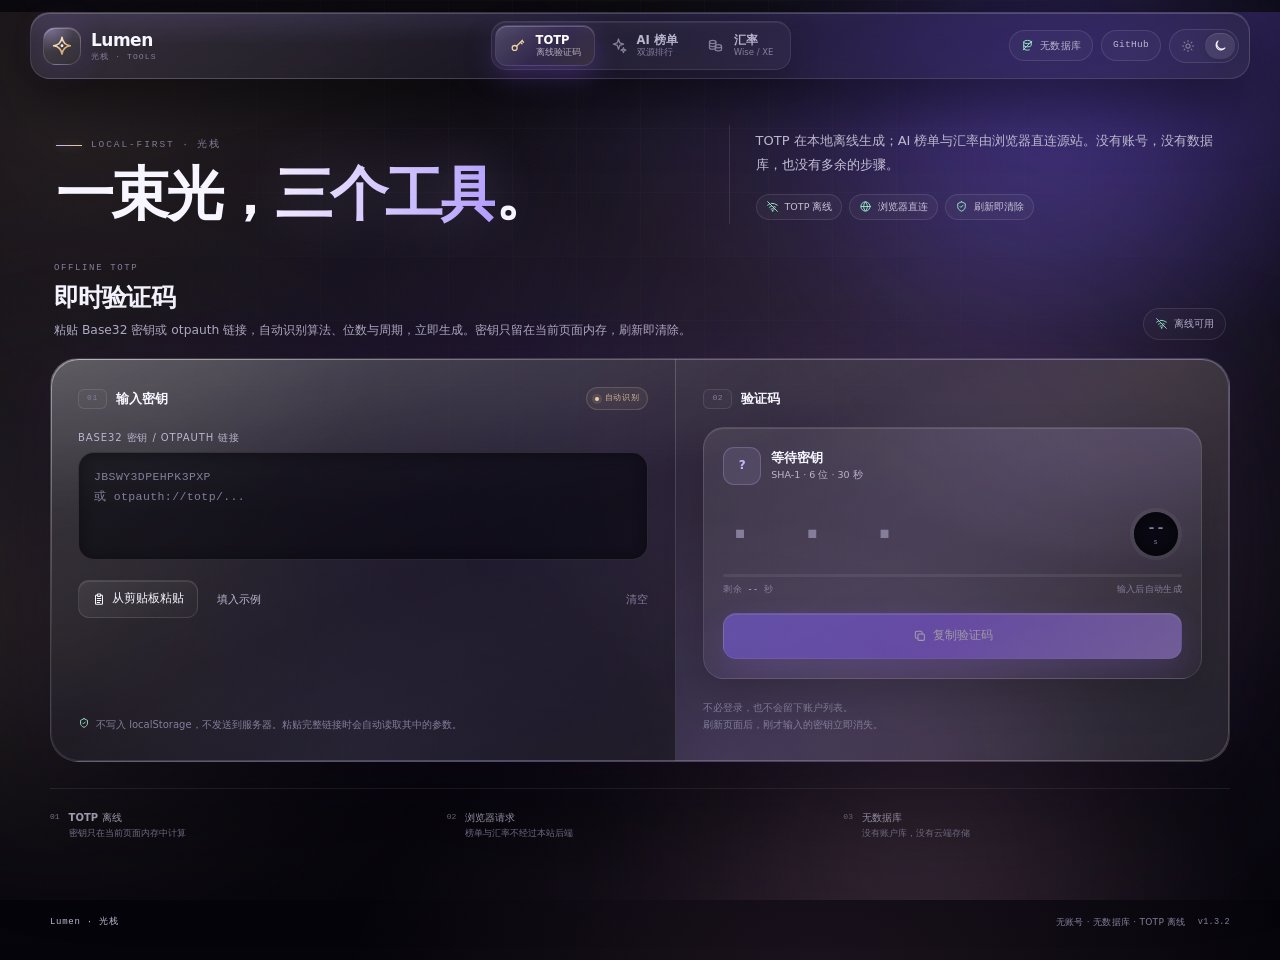
==== public/index.html @ 49269976 "Lumen 光栈 v1.3.2 — 官方榜单、双主题与紫金/森林配色" ====
<!DOCTYPE html>
<html lang="zh-CN" data-theme="dark">
<head>
  <meta charset="UTF-8">
  <meta name="viewport" content="width=device-width, initial-scale=1, viewport-fit=cover">
  <meta http-equiv="Content-Security-Policy" content="default-src 'self'; base-uri 'none'; object-src 'none'; form-action 'none'; frame-src 'none'; script-src 'self'; style-src 'self'; img-src 'self' data:; font-src 'self'; connect-src 'self' https://datasets-server.huggingface.co https://open.er-api.com https://api.allorigins.win https://api.codetabs.com https://corsproxy.io https://api.cors.lol https://wise.com https://www.xe.com; media-src 'none'; manifest-src 'self'; worker-src 'self'">
  <meta name="theme-color" content="#07060C" id="themeColorMeta">
  <meta name="color-scheme" content="dark light">
  <meta name="description" content="Lumen 光栈：离线 TOTP 验证码、AI 模型榜单、Wise/XE 汇率换算。无账号、无数据库，数据请求从浏览器发出。">
  <meta name="robots" content="noindex, nofollow">
  <title>Lumen 光栈 — TOTP · AI 榜单 · 汇率</title>
  <link rel="icon" type="image/svg+xml" href="./assets/icon.svg">
  <link rel="icon" type="image/png" sizes="32x32" href="./assets/icon-32.png">
  <link rel="apple-touch-icon" sizes="180x180" href="./assets/icon-180.png">
  <link rel="manifest" href="./manifest.webmanifest">
  <script src="./assets/boot.js?v=1.3.2"></script>
  <link rel="stylesheet" href="./assets/styles.css?v=1.3.2">
</head>
<body>
  <div class="scene" aria-hidden="true">
    <span class="aurora aurora-a"></span>
    <span class="aurora aurora-b"></span>
    <span class="aurora aurora-c"></span>
    <span class="aurora aurora-d"></span>
    <span class="beam"></span>
    <span class="grid-lines"></span>
    <span class="grain"></span>
  </div>

  <header class="topbar">
    <a class="brand" href="./" aria-label="Lumen 光栈首页">
      <span class="brand-mark" aria-hidden="true">
        <svg viewBox="0 0 24 24" fill="none">
          <defs>
            <linearGradient id="markGrad" x1="3" y1="2" x2="20" y2="22" gradientUnits="userSpaceOnUse">
              <stop offset="0" stop-color="#FFF7E6"/>
              <stop offset=".45" stop-color="#EFD0A0"/>
              <stop offset="1" stop-color="#BD8743"/>
            </linearGradient>
          </defs>
          <path d="M12 2.6c.75 5.3 3.85 8.4 9.15 9.15-5.3.75-8.4 3.85-9.15 9.15-.75-5.3-3.85-8.4-9.15-9.15 5.3-.75 8.4-3.85 9.15-9.15Z" stroke="url(#markGrad)" stroke-width="1.7" stroke-linejoin="round"/>
          <circle cx="12" cy="11.75" r="1.55" fill="#fff" fill-opacity=".92"/>
        </svg>
      </span>
      <span class="brand-text">
        <b>Lumen</b>
        <small>光栈 · TOOLS</small>
      </span>
    </a>

    <nav class="tab-dock" role="tablist" aria-label="工具切换">
      <button class="tool-tab is-active" type="button" role="tab" aria-selected="true" aria-controls="tool-totp" data-tool-tab="totp">
        <span class="tab-ico" data-icon="key"></span>
        <span class="tab-copy"><b>TOTP</b><small>离线验证码</small></span>
      </button>
      <button class="tool-tab" type="button" role="tab" aria-selected="false" aria-controls="tool-ai" data-tool-tab="ai">
        <span class="tab-ico" data-icon="spark"></span>
        <span class="tab-copy"><b>AI 榜单</b><small>双源排行</small></span>
      </button>
      <button class="tool-tab" type="button" role="tab" aria-selected="false" aria-controls="tool-fx" data-tool-tab="fx">
        <span class="tab-ico" data-icon="coins"></span>
        <span class="tab-copy"><b>汇率</b><small>Wise / XE</small></span>
      </button>
    </nav>

    <div class="top-actions">
      <span class="privacy-chip"><span data-icon="databaseOff"></span>无数据库</span>
      <a class="git-chip" href="https://github.com/Quest123666/authenticator" target="_blank" rel="noopener noreferrer" aria-label="GitHub 仓库">GitHub</a>
      <div class="theme-switch" role="group" aria-label="主题">
        <button class="theme-btn" type="button" data-theme-btn="light" aria-label="浅色主题" aria-pressed="false"><span data-icon="sun"></span></button>
        <button class="theme-btn is-active" type="button" data-theme-btn="dark" aria-label="深色主题" aria-pressed="true"><span data-icon="moon"></span></button>
      </div>
    </div>
  </header>

  <main class="shell">
    <section class="hero">
      <div class="hero-main">
        <p class="eyebrow"><span></span>LOCAL-FIRST · 光栈</p>
        <h1>一束光，<em>三个工具</em>。</h1>
      </div>
      <div class="hero-copy">
        <p class="lead-copy">TOTP 在本地离线生成；AI 榜单与汇率由浏览器直连源站。没有账号，没有数据库，也没有多余的步骤。</p>
        <div class="trust-list" aria-label="工具箱特性">
          <span><i data-icon="wifiOff"></i>TOTP 离线</span>
          <span><i data-icon="globe"></i>浏览器直连</span>
          <span><i data-icon="shield"></i>刷新即清除</span>
        </div>
      </div>
    </section>

    <section id="tool-totp" class="tool-view is-active" role="tabpanel" aria-label="TOTP 验证码">
      <div class="tool-head">
        <div>
          <p class="tool-kicker">OFFLINE TOTP</p>
          <h2>即时验证码</h2>
          <p class="tool-desc">粘贴 Base32 密钥或 otpauth 链接，自动识别算法、位数与周期，立即生成。密钥只留在当前页面内存，刷新即清除。</p>
        </div>
        <span class="tool-stamp"><span data-icon="wifiOff"></span>离线可用</span>
      </div>

      <div class="app-panel glass">
        <div class="input-pane">
          <div class="pane-head">
            <span class="step">01</span>
            <h3>输入密钥</h3>
            <span class="auto-chip"><i></i>自动识别</span>
          </div>

          <label class="field">
            <span class="field-head">
              <span>Base32 密钥 / otpauth 链接</span>
              <span id="inputBadge" class="field-badge" hidden>已识别</span>
            </span>
            <textarea id="secretInput" rows="3" placeholder="JBSWY3DPEHPK3PXP&#10;或 otpauth://totp/..." autocomplete="off" autocapitalize="off" autocorrect="off" spellcheck="false"></textarea>
          </label>
          <p id="inputError" class="form-error" role="alert" hidden></p>

          <div class="input-tools">
            <button id="pasteBtn" class="btn btn-glass" type="button"><span data-icon="clipboard"></span>从剪贴板粘贴</button>
            <button id="demoBtn" class="btn btn-ghost btn-sm" type="button">填入示例</button>
            <button id="clearBtn" class="text-btn" type="button">清空</button>
          </div>

          <p class="hint"><span data-icon="shield"></span>不写入 localStorage，不发送到服务器。粘贴完整链接时会自动读取其中的参数。</p>
        </div>

        <div class="result-pane">
          <div class="pane-head">
            <span class="step">02</span>
            <h3>验证码</h3>
            <span id="liveBadge" class="live-badge" hidden><i></i>LIVE</span>
          </div>

          <div id="resultCard" class="result-card" data-state="empty">
            <div class="account-row">
              <div id="accountAvatar" class="avatar">?</div>
              <div class="account-copy">
                <div id="accountName" class="account-name">等待密钥</div>
                <div id="accountMeta" class="account-meta">SHA-1 · 6 位 · 30 秒</div>
              </div>
            </div>

            <div class="code-row">
              <div id="codeDisplay" class="code-display" aria-live="polite">· · ·</div>
              <div id="timerDial" class="timer-dial">
                <b id="timerSeconds">--</b>
                <span>s</span>
              </div>
            </div>

            <div class="timer">
              <div class="timer-track"><i id="timerBar"></i></div>
              <div class="timer-meta">
                <span>剩余 <b id="timerSecondsCopy">--</b> 秒</span>
                <span id="codeHint">输入后自动生成</span>
              </div>
            </div>

            <button id="copyBtn" class="btn btn-primary btn-block" type="button" disabled>
              <span data-icon="copy"></span><span id="copyLabel">复制验证码</span>
            </button>
          </div>

          <div id="emptyCopy" class="empty-copy">
            不必登录，也不会留下账户列表。<br>
            刷新页面后，刚才输入的密钥立即消失。
          </div>
        </div>
      </div>
    </section>

    <section id="tool-ai" class="tool-view" role="tabpanel" aria-label="AI 模型榜单" hidden>
      <div class="tool-head">
        <div>
          <p class="tool-kicker">AI LEADERBOARD</p>
          <h2>AI 榜单 · TOP 20</h2>
          <p class="tool-desc">Artificial Analysis 智能指数与 Arena Agent 净提升，均取官方榜单前二十。请求由浏览器发起，不经过本站服务器。</p>
        </div>
        <button id="aiRefreshBtn" class="btn btn-glass btn-sm" type="button"><span data-icon="refresh"></span>刷新榜单</button>
      </div>

      <div class="source-grid">
        <article class="source-panel glass">
          <header class="source-head">
            <span class="source-mark aa">AA</span>
            <div class="source-title">
              <h3>Artificial Analysis</h3>
              <p>Intelligence Index · 智能指数</p>
            </div>
            <span class="top-chip">TOP 20</span>
            <a class="source-link" href="https://artificialanalysis.ai/zh/models#intelligence" target="_blank" rel="noopener noreferrer">来源 <span data-icon="external"></span></a>
          </header>
          <div id="aaList" class="rank-list" aria-live="polite">
            <div class="rank-loading"><span class="loader-dot"></span>正在读取榜单…</div>
          </div>
          <footer id="aaMeta" class="source-foot">等待数据</footer>
        </article>

        <article class="source-panel glass">
          <header class="source-head">
            <span class="source-mark arena">A</span>
            <div class="source-title">
              <h3>Arena Agent</h3>
              <p>Agent · Net Improvement</p>
            </div>
            <span class="top-chip">TOP 20</span>
            <a class="source-link" href="https://arena.ai/leaderboard/agent" target="_blank" rel="noopener noreferrer">来源 <span data-icon="external"></span></a>
          </header>
          <div id="arenaList" class="rank-list" aria-live="polite">
            <div class="rank-loading"><span class="loader-dot"></span>正在读取榜单…</div>
          </div>
          <footer id="arenaMeta" class="source-foot">等待数据</footer>
        </article>
      </div>

      <p class="data-note"><span data-icon="globe"></span>Artificial Analysis 智能指数与 Arena Agent 净提升均来自官方榜单；AA 使用内置快照，Arena 通过官方 HuggingFace 数据集刷新。容器不可用时继续显示最近快照。</p>
    </section>

    <section id="tool-fx" class="tool-view" role="tabpanel" aria-label="汇率换算" hidden>
      <div class="tool-head">
        <div>
          <p class="tool-kicker">CURRENCY CONVERTER</p>
          <h2>汇率换算</h2>
          <p class="tool-desc">输入金额与币种，比较 Wise、XE 与一个实时参考源。源站跨域受限时显示最近快照；输入内容不会被保存。</p>
        </div>
        <span class="tool-stamp"><span data-icon="globe"></span>浏览器请求</span>
      </div>

      <div class="fx-card glass">
        <div class="fx-form">
          <label class="fx-field">
            <span>金额</span>
            <input id="fxAmount" type="number" min="0" step="any" inputmode="decimal" value="100" autocomplete="off">
          </label>
          <label class="fx-field">
            <span>从</span>
            <select id="fxFrom"></select>
          </label>
          <button id="fxSwapBtn" class="swap-btn" type="button" aria-label="交换币种"><span data-icon="swap"></span></button>
          <label class="fx-field">
            <span>到</span>
            <select id="fxTo"></select>
          </label>
          <button id="fxConvertBtn" class="btn btn-primary fx-submit" type="button"><span data-icon="refresh"></span>换算</button>
        </div>
        <p id="fxStatus" class="fx-status" aria-live="polite">输入金额后自动换算</p>
      </div>

      <div class="fx-results">
        <article id="fxWise" class="fx-source glass" data-state="idle">
          <header class="fx-source-head">
            <span class="source-mark wise">W</span>
            <div class="source-title">
              <h3>Wise</h3>
              <p>中间市场汇率</p>
            </div>
            <a class="source-link" href="https://wise.com/zh-cn/currency-converter/" target="_blank" rel="noopener noreferrer">来源 <span data-icon="external"></span></a>
          </header>
          <div class="fx-main">
            <span id="fxWiseAmount" class="fx-amount">—</span>
            <span id="fxWiseCode" class="fx-code">CNY</span>
          </div>
          <p id="fxWiseRate" class="fx-rate">等待换算</p>
        </article>

        <article id="fxXe" class="fx-source glass" data-state="idle">
          <header class="fx-source-head">
            <span class="source-mark xe">X</span>
            <div class="source-title">
              <h3>XE</h3>
              <p>参考中间价</p>
            </div>
            <a class="source-link" href="https://www.xe.com/zh-cn/currencyconverter/" target="_blank" rel="noopener noreferrer">来源 <span data-icon="external"></span></a>
          </header>
          <div class="fx-main">
            <span id="fxXeAmount" class="fx-amount">—</span>
            <span id="fxXeCode" class="fx-code">CNY</span>
          </div>
          <p id="fxXeRate" class="fx-rate">等待换算</p>
        </article>

        <article id="fxRef" class="fx-source glass" data-state="idle">
          <header class="fx-source-head">
            <span class="source-mark ref">R</span>
            <div class="source-title">
              <h3>实时参考</h3>
              <p>备用源 · exchangerate-api</p>
            </div>
            <a class="source-link" href="https://www.exchangerate-api.com/" target="_blank" rel="noopener noreferrer">来源 <span data-icon="external"></span></a>
          </header>
          <div class="fx-main">
            <span id="fxRefAmount" class="fx-amount">—</span>
            <span id="fxRefCode" class="fx-code">CNY</span>
          </div>
          <p id="fxRefRate" class="fx-rate">等待换算</p>
        </article>
      </div>

      <p class="data-note"><span data-icon="globe"></span>Wise / XE 快照由 GitHub Actions 定时刷新并随站点发布；实时参考由 exchangerate-api 直连。汇率仅供参考，实际成交价以源站为准。</p>
    </section>

    <section class="footnotes" aria-label="使用说明">
      <div><span class="note-number">01</span><b>TOTP 离线</b><span>密钥只在当前页面内存中计算</span></div>
      <div><span class="note-number">02</span><b>浏览器请求</b><span>榜单与汇率不经过本站后端</span></div>
      <div><span class="note-number">03</span><b>无数据库</b><span>没有账户库，没有云端存储</span></div>
    </section>
  </main>

  <footer class="footer">
    <span class="footer-brand">Lumen · 光栈</span>
    <span class="footer-note">无账号 · 无数据库 · TOTP 离线</span>
    <span id="footerVersion" class="version">v1.3.2</span>
  </footer>

  <div id="toastHost" class="toast-host" aria-live="polite" aria-atomic="true"></div>
  <noscript><div class="noscript">需要启用 JavaScript 才能使用这些工具。</div></noscript>

  <script src="./assets/core.js?v=1.3.2" defer></script>
  <script src="./assets/data.js?v=1.3.2" defer></script>
  <script src="./assets/app.js?v=1.3.2" defer></script>
</body>
</html>
---- public/assets/styles.css ----
/* Lumen · 光栈 — liquid glass UI */
:root {
  --font: "Inter", "SF Pro Display", "Segoe UI", "PingFang SC", "HarmonyOS Sans SC", "Microsoft YaHei", system-ui, sans-serif;
  --mono: "SFMono-Regular", "Cascadia Code", "JetBrains Mono", "Roboto Mono", Consolas, monospace;
  --bg: #050509;
  --bg-2: #080812;
  --ink: #f7f5ff;
  --muted: #bbb6cf;
  --faint: #847e9b;
  --line: rgba(255, 255, 255, 0.105);
  --line-strong: rgba(255, 255, 255, 0.19);
  --violet: #c4b5fd;
  --violet-deep: #7c5cff;
  --mint: #97e3c6;
  --mint-deep: #4fbfa0;
  --rose: #eaa0cf;
  --gold: #efd0a0;
  --danger: #ff8798;
  --danger-bg: rgba(255, 135, 152, 0.1);
  --glass: rgba(27, 23, 49, 0.34);
  --glass-2: rgba(23, 21, 38, 0.42);
  --input: rgba(5, 5, 12, 0.56);
  --radius: 28px;
  --radius-sm: 16px;
  --shadow: 0 36px 100px rgba(0, 0, 0, 0.58);
  --shadow-soft: 0 18px 50px rgba(0, 0, 0, 0.35);
  --ease: cubic-bezier(0.22, 0.8, 0.2, 1);
}

* {
  box-sizing: border-box;
}

[hidden] {
  display: none !important;
}

html {
  min-height: 100%;
  background: var(--bg);
  -webkit-text-size-adjust: 100%;
  text-size-adjust: 100%;
  scroll-behavior: smooth;
}

body {
  position: relative;
  min-height: 100vh;
  margin: 0;
  overflow-x: hidden;
  background:
    radial-gradient(1100px 720px at 84% -12%, rgba(124, 92, 255, 0.34), transparent 62%),
    radial-gradient(880px 620px at 6% 12%, rgba(239, 208, 160, 0.1), transparent 62%),
    radial-gradient(780px 560px at 48% 44%, rgba(139, 92, 246, 0.13), transparent 68%),
    radial-gradient(720px 520px at 64% 104%, rgba(234, 160, 207, 0.1), transparent 66%),
    linear-gradient(180deg, #07060c, #0b0814 54%, #05040a);
  color: var(--ink);
  font-family: var(--font);
  font-size: 14px;
  line-height: 1.55;
  -webkit-font-smoothing: antialiased;
  text-rendering: optimizeLegibility;
}

::selection {
  background: var(--violet-deep);
  color: #fff;
}

a {
  color: inherit;
  text-decoration: none;
}

button,
input,
select,
textarea {
  color: inherit;
  font: inherit;
}

button {
  border: 0;
  background: none;
  cursor: pointer;
}

button:disabled {
  cursor: not-allowed;
  opacity: 0.48;
}

svg {
  display: block;
}

/* ---------- ambient scene ---------- */

.scene {
  position: fixed;
  inset: 0;
  z-index: 0;
  overflow: hidden;
  pointer-events: none;
}

.aurora {
  position: absolute;
  border-radius: 50%;
  filter: blur(96px);
  opacity: 0.85;
  mix-blend-mode: screen;
  animation: drift 22s var(--ease) infinite alternate;
}

.aurora-a {
  top: -18%;
  right: -6%;
  width: 48vw;
  height: 48vw;
  min-width: 380px;
  min-height: 380px;
  background: radial-gradient(circle, rgba(124, 92, 255, 0.58), transparent 66%);
}

.aurora-b {
  top: 34%;
  left: -18%;
  width: 46vw;
  height: 46vw;
  min-width: 340px;
  min-height: 340px;
  background: radial-gradient(circle, rgba(239, 208, 160, 0.24), transparent 68%);
  animation-delay: -9s;
  animation-duration: 26s;
}

.aurora-c {
  right: 8%;
  bottom: -24%;
  width: 40vw;
  height: 40vw;
  background: radial-gradient(circle, rgba(234, 160, 207, 0.22), transparent 70%);
  animation-delay: -15s;
  animation-duration: 30s;
}

.aurora-d {
  top: 28%;
  right: 2%;
  width: 46vw;
  height: 46vw;
  min-width: 320px;
  min-height: 320px;
  background:
    radial-gradient(circle, rgba(167, 139, 250, 0.48), rgba(234, 160, 207, 0.14) 48%, transparent 72%);
  opacity: 0.7;
  animation-delay: -5s;
  animation-duration: 24s;
}

.beam {
  position: absolute;
  top: -52vw;
  left: 50%;
  width: 104vw;
  height: 104vw;
  margin-left: -52vw;
  background: conic-gradient(
    from 0deg,
    transparent 0deg,
    rgba(196, 181, 253, 0.16) 38deg,
    transparent 96deg,
    rgba(239, 208, 160, 0.12) 168deg,
    transparent 230deg,
    rgba(234, 160, 207, 0.09) 300deg,
    transparent 360deg
  );
  filter: blur(66px);
  opacity: 0.6;
  animation: spin 46s linear infinite;
}

.grid-lines {
  position: absolute;
  inset: 0;
  background-image:
    linear-gradient(rgba(255, 255, 255, 0.024) 1px, transparent 1px),
    linear-gradient(90deg, rgba(255, 255, 255, 0.024) 1px, transparent 1px);
  background-size: 64px 64px;
  mask-image: radial-gradient(circle at 50% 8%, #000 0%, transparent 68%);
  -webkit-mask-image: radial-gradient(circle at 50% 8%, #000 0%, transparent 68%);
}

.grain {
  position: absolute;
  inset: 0;
  opacity: 0.032;
  mix-blend-mode: soft-light;
  background-image: url("data:image/svg+xml,%3Csvg xmlns='http://www.w3.org/2000/svg' width='180' height='180'%3E%3Cfilter id='n'%3E%3CfeTurbulence type='fractalNoise' baseFrequency='.82' numOctaves='3' stitchTiles='stitch'/%3E%3C/filter%3E%3Crect width='180' height='180' filter='url(%23n)' opacity='.6'/%3E%3C/svg%3E");
  background-size: 180px 180px;
}

@keyframes drift {
  from { transform: translate3d(0, 0, 0) scale(1); }
  to { transform: translate3d(-4%, 5%, 0) scale(1.12); }
}

@keyframes spin {
  to { transform: rotate(360deg); }
}

/* ---------- glass ---------- */

.glass {
  position: relative;
  overflow: hidden;
  border: 1px solid rgba(255, 255, 255, 0.13);
  border-radius: var(--radius);
  background:
    radial-gradient(130% 100% at 10% -16%, rgba(255, 255, 255, 0.17), transparent 54%),
    linear-gradient(158deg, rgba(255, 255, 255, 0.14), rgba(255, 255, 255, 0.03) 42%, rgba(255, 255, 255, 0.075));
  background-color: var(--glass);
  box-shadow:
    0 42px 120px rgba(0, 0, 0, 0.55),
    0 0 80px rgba(139, 92, 246, 0.09),
    inset 0 1px 0 rgba(255, 255, 255, 0.2),
    inset 0 -1px 0 rgba(255, 255, 255, 0.05);
  backdrop-filter: blur(38px) saturate(180%);
  -webkit-backdrop-filter: blur(38px) saturate(180%);
  isolation: isolate;
}

.glass::before {
  content: "";
  position: absolute;
  inset: 0;
  z-index: 2;
  border-radius: inherit;
  padding: 1px;
  background: linear-gradient(
    150deg,
    rgba(255, 255, 255, 0.46),
    rgba(255, 255, 255, 0.03) 28%,
    rgba(167, 139, 250, 0.34) 62%,
    rgba(239, 208, 160, 0.24)
  );
  -webkit-mask: linear-gradient(#000 0 0) content-box, linear-gradient(#000 0 0);
  -webkit-mask-composite: xor;
  mask: linear-gradient(#000 0 0) content-box, linear-gradient(#000 0 0);
  mask-composite: exclude;
  pointer-events: none;
}

/* ---------- topbar ---------- */

.topbar {
  position: sticky;
  top: 12px;
  z-index: 100;
  width: min(1220px, calc(100% - 32px));
  margin: 12px auto 0;
  padding: 9px 11px 9px 13px;
  display: grid;
  grid-template-columns: minmax(0, 1fr) auto minmax(0, 1fr);
  align-items: center;
  gap: 16px;
  border-radius: 20px;
}

.topbar::before {
  content: "";
  position: absolute;
  inset: 0;
  z-index: -1;
  border: 1px solid rgba(255, 255, 255, 0.12);
  border-radius: inherit;
  background:
    radial-gradient(120% 120% at 10% -20%, rgba(167, 139, 250, 0.18), transparent 56%),
    linear-gradient(150deg, rgba(255, 255, 255, 0.12), rgba(255, 255, 255, 0.03) 46%, rgba(255, 255, 255, 0.07));
  background-color: rgba(16, 14, 31, 0.48);
  box-shadow: 0 22px 60px rgba(0, 0, 0, 0.5), inset 0 1px 0 rgba(255, 255, 255, 0.18);
  backdrop-filter: blur(34px) saturate(175%);
  -webkit-backdrop-filter: blur(34px) saturate(175%);
}

.brand {
  position: relative;
  z-index: 1;
  display: inline-flex;
  align-items: center;
  gap: 10px;
  min-width: 0;
  border-radius: 13px;
}

.brand-mark {
  width: 38px;
  height: 38px;
  display: grid;
  place-items: center;
  flex: none;
  border: 1px solid rgba(255, 255, 255, 0.15);
  border-radius: 13px;
  background:
    radial-gradient(120% 120% at 18% 0%, rgba(196, 181, 253, 0.38), transparent 56%),
    linear-gradient(150deg, rgba(255, 255, 255, 0.1), rgba(255, 255, 255, 0.02));
  box-shadow: inset 0 1px 0 rgba(255, 255, 255, 0.24), 0 0 32px rgba(139, 92, 246, 0.22);
  animation: mark-pulse 7s ease-in-out infinite;
}

@keyframes mark-pulse {
  0%, 100% { box-shadow: inset 0 1px 0 rgba(255, 255, 255, 0.24), 0 0 26px rgba(139, 92, 246, 0.18); }
  50% { box-shadow: inset 0 1px 0 rgba(255, 255, 255, 0.3), 0 0 40px rgba(239, 208, 160, 0.22); }
}

.brand-mark svg {
  width: 22px;
  height: 22px;
}

.brand-text {
  display: grid;
  gap: 1px;
  min-width: 0;
}

.brand-text b {
  font-size: 17px;
  font-weight: 650;
  letter-spacing: -0.03em;
  line-height: 1.2;
}

.brand-text small {
  color: var(--faint);
  font-family: var(--mono);
  font-size: 8px;
  letter-spacing: 0.14em;
  line-height: 1.2;
  white-space: nowrap;
}

.top-actions {
  position: relative;
  z-index: 1;
  display: flex;
  align-items: center;
  justify-content: flex-end;
  gap: 8px;
}

.privacy-chip,
.git-chip {
  display: inline-flex;
  align-items: center;
  gap: 6px;
  padding: 7px 11px;
  border: 1px solid var(--line);
  border-radius: 999px;
  background: rgba(255, 255, 255, 0.03);
  color: var(--muted);
  font-size: 10px;
  letter-spacing: 0.02em;
  white-space: nowrap;
  transition: color 0.2s, border-color 0.2s, background 0.2s;
}

.privacy-chip [data-icon] svg {
  width: 13px;
  height: 13px;
  color: var(--mint);
}

.git-chip {
  font-family: var(--mono);
  font-size: 9.5px;
  letter-spacing: 0.03em;
}

.git-chip:hover {
  border-color: var(--line-strong);
  background: rgba(255, 255, 255, 0.06);
  color: var(--ink);
}

.theme-switch {
  display: inline-flex;
  padding: 3px;
  gap: 2px;
  border: 1px solid var(--line);
  border-radius: 999px;
  background: rgba(255, 255, 255, 0.03);
}

.theme-btn {
  width: 30px;
  height: 26px;
  display: grid;
  place-items: center;
  border-radius: 999px;
  color: var(--faint);
  transition: color 0.2s, background 0.2s, box-shadow 0.2s;
}

.theme-btn [data-icon] svg {
  width: 14px;
  height: 14px;
}

.theme-btn:hover {
  color: var(--ink);
}

.theme-btn.is-active {
  background: rgba(255, 255, 255, 0.09);
  color: var(--ink);
  box-shadow: inset 0 1px 0 rgba(255, 255, 255, 0.12), 0 1px 6px rgba(0, 0, 0, 0.14);
}

/* ---------- tab dock ---------- */

.tab-dock {
  position: relative;
  z-index: 2;
  display: flex;
  align-items: center;
  gap: 3px;
  padding: 4px;
  border: 1px solid rgba(255, 255, 255, 0.09);
  border-radius: 15px;
  background: rgba(255, 255, 255, 0.04);
  box-shadow: inset 0 1px 0 rgba(255, 255, 255, 0.07), 0 10px 30px rgba(0, 0, 0, 0.18);
}

.tool-tab {
  position: relative;
  min-width: 0;
  display: flex;
  align-items: center;
  gap: 9px;
  padding: 7px 13px;
  border-radius: 11px;
  color: var(--muted);
  text-align: left;
  transition: color 0.24s, background 0.24s, box-shadow 0.24s, transform 0.18s var(--ease);
}

.tool-tab:hover {
  color: var(--ink);
  background: rgba(255, 255, 255, 0.04);
}

.tab-ico {
  width: 18px;
  height: 18px;
  display: inline-flex;
  flex: none;
  color: var(--faint);
  transition: color 0.24s;
}

.tab-ico svg {
  width: 17px;
  height: 17px;
}

.tab-copy {
  display: grid;
  gap: 0;
  min-width: 0;
}

.tab-copy b {
  font-size: 11.5px;
  font-weight: 600;
  line-height: 1.25;
  white-space: nowrap;
}

.tab-copy small {
  color: var(--faint);
  font-size: 8.5px;
  line-height: 1.3;
  white-space: nowrap;
  transition: color 0.24s;
}

.tool-tab.is-active {
  color: #fff;
  background:
    linear-gradient(135deg, rgba(196, 181, 253, 0.26), rgba(139, 92, 246, 0.14) 52%, rgba(239, 208, 160, 0.1));
  box-shadow:
    inset 0 1px 0 rgba(255, 255, 255, 0.22),
    0 10px 28px rgba(139, 92, 246, 0.3),
    0 0 0 1px rgba(196, 181, 253, 0.2);
}

.tool-tab.is-active .tab-ico {
  color: var(--gold);
}

.tool-tab.is-active .tab-copy small {
  color: rgba(255, 255, 255, 0.62);
}

/* ---------- shell / hero ---------- */

.shell {
  position: relative;
  z-index: 1;
  width: min(1180px, calc(100% - 32px));
  margin: 0 auto;
  padding: 0 0 72px;
}

.hero {
  display: grid;
  grid-template-columns: minmax(0, 1.12fr) minmax(280px, 0.88fr);
  align-items: end;
  gap: 42px;
  padding: 46px 6px 34px;
}

.eyebrow {
  margin: 0 0 12px;
  display: flex;
  align-items: center;
  gap: 9px;
  color: var(--faint);
  font-family: var(--mono);
  font-size: 9.5px;
  letter-spacing: 0.2em;
}

.eyebrow span {
  width: 26px;
  height: 1px;
  background: linear-gradient(90deg, var(--violet), var(--gold));
  box-shadow: 0 0 8px rgba(239, 208, 160, 0.4);
}

.hero h1 {
  margin: 0;
  font-size: clamp(38px, 4.6vw, 58px);
  font-weight: 600;
  letter-spacing: -0.055em;
  line-height: 1.03;
}

.hero h1 em {
  font-style: normal;
  background: linear-gradient(100deg, #f2ebff 0%, var(--violet) 38%, #9b7bff 68%, var(--gold) 100%);
  background-size: 200% 100%;
  -webkit-background-clip: text;
  background-clip: text;
  color: transparent;
  filter: drop-shadow(0 0 28px rgba(196, 181, 253, 0.24));
  animation: text-sheen 9s ease-in-out infinite alternate;
}

@keyframes text-sheen {
  from { background-position: 0% 50%; }
  to { background-position: 100% 50%; }
}

.hero-copy {
  min-width: 0;
  padding: 4px 0 4px 26px;
  border-left: 1px solid var(--line);
}

.lead-copy {
  margin: 0;
  color: #c6c1d8;
  font-size: 13px;
  line-height: 1.85;
}

.trust-list {
  display: flex;
  flex-wrap: wrap;
  gap: 7px;
  margin-top: 16px;
}

.trust-list span {
  display: inline-flex;
  align-items: center;
  gap: 6px;
  padding: 5px 9px;
  border: 1px solid var(--line);
  border-radius: 999px;
  background: rgba(255, 255, 255, 0.035);
  color: #c8c3da;
  font-size: 9.5px;
  white-space: nowrap;
}

.trust-list i {
  display: inline-flex;
  color: var(--mint);
}

.trust-list [data-icon] svg {
  width: 13px;
  height: 13px;
}

/* ---------- tool view ---------- */

.tool-view {
  animation: view-in 0.45s var(--ease) both;
}

@keyframes view-in {
  from { opacity: 0; transform: translateY(10px); filter: blur(4px); }
  to { opacity: 1; transform: translateY(0); filter: blur(0); }
}

.tool-head {
  display: flex;
  align-items: flex-end;
  justify-content: space-between;
  gap: 20px;
  margin: 4px 4px 16px;
}

.tool-kicker {
  margin: 0 0 7px;
  color: var(--faint);
  font-family: var(--mono);
  font-size: 9px;
  letter-spacing: 0.18em;
}

.tool-head h2 {
  margin: 0;
  font-size: 25px;
  font-weight: 620;
  letter-spacing: -0.035em;
  line-height: 1.2;
}

.tool-desc {
  max-width: 700px;
  margin: 7px 0 0;
  color: #b9b4cd;
  font-size: 12.3px;
  line-height: 1.75;
}

.tool-stamp {
  display: inline-flex;
  align-items: center;
  gap: 6px;
  flex: none;
  margin-bottom: 2px;
  padding: 7px 11px;
  border: 1px solid var(--line);
  border-radius: 999px;
  background: rgba(255, 255, 255, 0.025);
  color: var(--muted);
  font-size: 10px;
  white-space: nowrap;
}

.tool-stamp [data-icon] svg {
  width: 13px;
  height: 13px;
  color: var(--mint);
}

/* ---------- TOTP ---------- */

.app-panel {
  display: grid;
  grid-template-columns: minmax(0, 1.06fr) minmax(0, 0.94fr);
  overflow: hidden;
  min-height: 404px;
  background-color: rgba(19, 16, 36, 0.3);
}

.input-pane,
.result-pane {
  min-width: 0;
  display: flex;
  flex-direction: column;
  padding: 27px;
}

.input-pane {
  background:
    radial-gradient(520px 280px at 0% 0%, rgba(255, 255, 255, 0.09), transparent 62%),
    radial-gradient(420px 300px at 50% 100%, rgba(196, 181, 253, 0.09), transparent 70%);
}

.result-pane {
  border-left: 1px solid var(--line);
  background:
    radial-gradient(600px 300px at 88% 0%, rgba(239, 208, 160, 0.12), transparent 68%),
    radial-gradient(540px 340px at 8% 100%, rgba(167, 139, 250, 0.18), transparent 72%),
    rgba(255, 255, 255, 0.022);
}

.pane-head {
  position: relative;
  z-index: 1;
  display: flex;
  align-items: center;
  gap: 9px;
  min-height: 26px;
}

.pane-head h3 {
  margin: 0;
  color: var(--ink);
  font-size: 13px;
  font-weight: 620;
  letter-spacing: -0.01em;
}

.step {
  display: inline-grid;
  place-items: center;
  width: 29px;
  height: 20px;
  border: 1px solid var(--line);
  border-radius: 6px;
  background: rgba(255, 255, 255, 0.02);
  color: var(--faint);
  font-family: var(--mono);
  font-size: 8px;
  letter-spacing: 0.08em;
}

.auto-chip {
  display: inline-flex;
  align-items: center;
  gap: 6px;
  margin-left: auto;
  padding: 4px 8px;
  border: 1px solid rgba(239, 208, 160, 0.18);
  border-radius: 999px;
  background: rgba(239, 208, 160, 0.06);
  color: rgba(239, 208, 160, 0.82);
  font-family: var(--mono);
  font-size: 8px;
  letter-spacing: 0.08em;
  white-space: nowrap;
}

.auto-chip i {
  width: 4px;
  height: 4px;
  border-radius: 50%;
  background: var(--gold);
  box-shadow: 0 0 0 3px rgba(239, 208, 160, 0.12);
  animation: pulse-dot 1.8s ease-in-out infinite;
}

.live-badge {
  display: inline-flex;
  align-items: center;
  gap: 6px;
  margin-left: auto;
  color: var(--mint);
  font-family: var(--mono);
  font-size: 8px;
  letter-spacing: 0.1em;
}

.live-badge i {
  width: 5px;
  height: 5px;
  border-radius: 50%;
  background: var(--mint);
  box-shadow: 0 0 0 3px rgba(108, 245, 214, 0.12), 0 0 12px rgba(108, 245, 214, 0.7);
  animation: pulse-dot 1.6s ease-in-out infinite;
}

@keyframes pulse-dot {
  0%, 100% { opacity: 0.4; transform: scale(0.82); }
  50% { opacity: 1; transform: scale(1); }
}

.field {
  position: relative;
  display: block;
  margin-top: 18px;
}

.field-head {
  display: flex;
  align-items: center;
  justify-content: space-between;
  gap: 10px;
  margin-bottom: 7px;
  color: var(--muted);
  font-size: 10px;
  letter-spacing: 0.09em;
  text-transform: uppercase;
}

.field-badge {
  padding: 2px 7px;
  border: 1px solid rgba(196, 181, 253, 0.2);
  border-radius: 5px;
  background: rgba(196, 181, 253, 0.07);
  color: var(--violet);
  font-family: var(--mono);
  font-size: 8px;
  letter-spacing: 0.06em;
  text-transform: none;
}

textarea,
input[type="number"],
select {
  width: 100%;
  min-height: 46px;
  padding: 12px 14px;
  border: 1px solid var(--line);
  border-radius: var(--radius-sm);
  outline: none;
  background: var(--input);
  box-shadow: inset 0 2px 14px rgba(0, 0, 0, 0.38);
  color: var(--ink);
  font-size: 12.5px;
  transition: border-color 0.2s, background 0.2s, box-shadow 0.2s;
}

textarea {
  min-height: 108px;
  padding: 14px 15px;
  resize: none;
  font-family: var(--mono);
  font-size: 11.5px;
  line-height: 1.7;
  letter-spacing: 0.035em;
  word-break: break-all;
}

textarea::placeholder,
input::placeholder {
  color: var(--faint);
}

textarea:focus,
input[type="number"]:focus,
select:focus {
  border-color: rgba(196, 181, 253, 0.52);
  background: rgba(9, 8, 18, 0.7);
  box-shadow:
    0 0 0 3px rgba(139, 92, 246, 0.14),
    0 0 34px rgba(139, 92, 246, 0.12),
    inset 0 2px 14px rgba(0, 0, 0, 0.32);
}

select {
  appearance: none;
  background-image:
    linear-gradient(45deg, transparent 50%, var(--faint) 50%),
    linear-gradient(135deg, var(--faint) 50%, transparent 50%);
  background-position:
    calc(100% - 15px) 50%,
    calc(100% - 11px) 50%;
  background-size: 4px 4px, 4px 4px;
  background-repeat: no-repeat;
  padding-right: 30px;
}

input[type="number"]::-webkit-outer-spin-button,
input[type="number"]::-webkit-inner-spin-button {
  margin: 0;
  appearance: none;
}

.form-error {
  margin: 9px 0 0;
  color: var(--danger);
  font-size: 11px;
  line-height: 1.5;
}

.input-tools {
  display: flex;
  align-items: center;
  gap: 8px;
  margin-top: 13px;
}

.input-tools .text-btn {
  margin-left: auto;
}

.text-btn {
  padding: 3px 0;
  color: var(--faint);
  font-size: 10.5px;
  font-weight: 500;
  white-space: nowrap;
  transition: color 0.2s;
}

.text-btn:hover {
  color: var(--violet);
}

.hint {
  display: flex;
  align-items: flex-start;
  gap: 6px;
  margin: auto 0 0;
  padding-top: 16px;
  color: var(--faint);
  font-size: 10px;
  line-height: 1.65;
}

.hint [data-icon] {
  flex: none;
  color: var(--mint);
}

.hint [data-icon] svg {
  width: 12px;
  height: 12px;
}

/* ---------- buttons ---------- */

.btn {
  position: relative;
  overflow: hidden;
  display: inline-flex;
  align-items: center;
  justify-content: center;
  gap: 6px;
  min-height: 38px;
  padding: 8px 13px;
  border: 1px solid transparent;
  border-radius: 11px;
  font-size: 11.5px;
  font-weight: 520;
  line-height: 1.2;
  white-space: nowrap;
  transition: transform 0.16s var(--ease), background 0.2s, border-color 0.2s, color 0.2s, box-shadow 0.2s;
}

.btn [data-icon] svg {
  width: 14px;
  height: 14px;
}

.btn:hover:not(:disabled) {
  transform: translateY(-1px);
}

.btn:active:not(:disabled) {
  transform: translateY(0) scale(0.99);
}

.btn-primary {
  border-color: rgba(255, 255, 255, 0.14);
  background:
    linear-gradient(135deg, rgba(255, 255, 255, 0.16), transparent 42%),
    linear-gradient(135deg, #6d4aff, #8b5cf6 52%, #b794ff);
  color: #fff;
  box-shadow: inset 0 1px 0 rgba(255, 255, 255, 0.24), 0 12px 32px rgba(139, 92, 246, 0.4);
}

.btn-primary::after {
  content: "";
  position: absolute;
  inset: 0;
  background: linear-gradient(110deg, transparent 30%, rgba(255, 255, 255, 0.3) 50%, transparent 70%);
  transform: translateX(-130%);
  transition: transform 0.55s var(--ease);
  pointer-events: none;
}

.btn-primary:hover:not(:disabled) {
  box-shadow: inset 0 1px 0 rgba(255, 255, 255, 0.28), 0 16px 44px rgba(139, 92, 246, 0.46);
}

.btn-primary:hover:not(:disabled)::after {
  transform: translateX(130%);
}

.btn-glass {
  border-color: rgba(255, 255, 255, 0.1);
  background:
    linear-gradient(150deg, rgba(255, 255, 255, 0.08), rgba(255, 255, 255, 0.02));
  color: var(--ink);
  box-shadow: inset 0 1px 0 rgba(255, 255, 255, 0.1);
}

.btn-glass:hover:not(:disabled) {
  border-color: rgba(196, 181, 253, 0.34);
  background: linear-gradient(150deg, rgba(196, 181, 253, 0.13), rgba(255, 255, 255, 0.035));
}

.btn-ghost {
  border-color: transparent;
  background: transparent;
  color: var(--muted);
}

.btn-ghost:hover:not(:disabled) {
  border-color: var(--line);
  background: rgba(255, 255, 255, 0.035);
  color: var(--ink);
}

.btn-sm {
  min-height: 32px;
  padding: 6px 10px;
  border-radius: 9px;
  font-size: 10.5px;
}

.btn-block {
  width: 100%;
  min-height: 46px;
  margin-top: 16px;
  border-radius: 13px;
}

/* ---------- TOTP result ---------- */

.result-card {
  position: relative;
  margin-top: 15px;
  padding: 19px;
  overflow: hidden;
  border: 1px solid rgba(255, 255, 255, 0.11);
  border-radius: 21px;
  background:
    radial-gradient(520px 240px at 100% 0%, rgba(167, 139, 250, 0.15), transparent 64%),
    linear-gradient(158deg, rgba(255, 255, 255, 0.085), rgba(255, 255, 255, 0.018));
  box-shadow: inset 0 1px 0 rgba(255, 255, 255, 0.12), 0 16px 40px rgba(0, 0, 0, 0.2);
}

.account-row {
  display: flex;
  align-items: center;
  gap: 10px;
  min-width: 0;
}

.avatar {
  width: 38px;
  height: 38px;
  display: grid;
  place-items: center;
  flex: none;
  border: 1px solid var(--line);
  border-radius: 11px;
  background: rgba(255, 255, 255, 0.04);
  color: var(--ink);
  font-size: 12px;
  font-weight: 640;
  letter-spacing: 0.02em;
}

.avatar.g0 { border-color: rgba(196, 181, 253, 0.28); background: rgba(196, 181, 253, 0.13); color: #d8ccff; }
.avatar.g1 { border-color: rgba(151, 227, 198, 0.24); background: rgba(151, 227, 198, 0.1); color: var(--mint); }
.avatar.g2 { border-color: rgba(239, 208, 160, 0.22); background: rgba(239, 208, 160, 0.1); color: var(--gold); }
.avatar.g3 { border-color: rgba(196, 181, 253, 0.24); background: rgba(196, 181, 253, 0.11); color: var(--violet); }
.avatar.g4 { border-color: rgba(234, 160, 207, 0.22); background: rgba(234, 160, 207, 0.1); color: #f3b3da; }

.account-copy {
  min-width: 0;
}

.account-name {
  overflow: hidden;
  color: var(--ink);
  font-size: 13px;
  font-weight: 620;
  line-height: 1.45;
  white-space: nowrap;
  text-overflow: ellipsis;
}

.account-meta {
  overflow: hidden;
  color: var(--muted);
  font-size: 9.5px;
  line-height: 1.45;
  white-space: nowrap;
  text-overflow: ellipsis;
}

.code-row {
  display: flex;
  align-items: center;
  justify-content: space-between;
  gap: 16px;
  margin: 19px 0 5px;
}

.code-display {
  min-width: 0;
  color: #f4fffa;
  background: linear-gradient(100deg, #fffaf3 0%, #e4d4ff 46%, #c4b5fd 78%, #a78bfa 100%);
  -webkit-background-clip: text;
  background-clip: text;
  -webkit-text-fill-color: transparent;
  font-family: var(--mono);
  font-size: clamp(40px, 4.6vw, 56px);
  font-weight: 560;
  font-variant-numeric: tabular-nums;
  letter-spacing: 0.045em;
  line-height: 1.08;
  white-space: nowrap;
  filter: drop-shadow(0 0 30px rgba(196, 181, 253, 0.2));
}

.code-display.is-updated {
  animation: code-in 0.42s var(--ease);
}

@keyframes code-in {
  from { opacity: 0.35; transform: translateY(4px); filter: blur(5px); }
  to { opacity: 1; transform: translateY(0); filter: blur(0); }
}

.result-card[data-state="empty"] .code-display {
  background: none;
  -webkit-text-fill-color: var(--faint);
  color: var(--faint);
  filter: none;
  text-shadow: none;
}

.timer-dial {
  --left: 100;
  position: relative;
  flex: none;
  width: 52px;
  height: 52px;
  display: flex;
  flex-direction: column;
  align-items: center;
  justify-content: center;
  border-radius: 50%;
  background: conic-gradient(from -90deg, var(--gold) calc(var(--left) * 1%), rgba(255, 255, 255, 0.09) 0);
  box-shadow: 0 0 26px rgba(239, 208, 160, 0.14);
}

.timer-dial::before {
  content: "";
  position: absolute;
  inset: 4px;
  border-radius: 50%;
  background: #0a0913;
  box-shadow: inset 0 0 16px rgba(0, 0, 0, 0.65);
}

.timer-dial b {
  position: relative;
  z-index: 1;
  color: var(--gold);
  font-family: var(--mono);
  font-size: 15px;
  font-weight: 600;
  line-height: 1;
  font-variant-numeric: tabular-nums;
}

.timer-dial span {
  position: relative;
  z-index: 1;
  margin-top: 1px;
  color: var(--faint);
  font-family: var(--mono);
  font-size: 7px;
  letter-spacing: 0.08em;
}

.result-card[data-state="empty"] .timer-dial {
  background: conic-gradient(from -90deg, rgba(255, 255, 255, 0.12) 0, rgba(255, 255, 255, 0.05) 0);
  box-shadow: none;
}

.result-card[data-state="empty"] .timer-dial b {
  color: var(--faint);
}

.timer {
  margin-top: 10px;
}

.timer-track {
  height: 3px;
  overflow: hidden;
  border-radius: 999px;
  background: rgba(255, 255, 255, 0.07);
}

.timer-track i {
  display: block;
  width: 0;
  height: 100%;
  border-radius: inherit;
  background: linear-gradient(90deg, var(--gold), var(--violet));
  box-shadow: 0 0 12px rgba(239, 208, 160, 0.35);
  transition: width 0.2s linear;
}

.timer-meta {
  display: flex;
  justify-content: space-between;
  gap: 10px;
  margin-top: 7px;
  color: var(--faint);
  font-family: var(--mono);
  font-size: 8.5px;
  letter-spacing: 0.04em;
}

.timer-meta b {
  color: var(--muted);
  font-weight: 500;
}

.empty-copy {
  margin: auto 0 0;
  padding-top: 13px;
  color: var(--faint);
  font-size: 10px;
  line-height: 1.75;
}

/* ---------- AI leaderboard ---------- */

.source-grid {
  display: grid;
  grid-template-columns: repeat(2, minmax(0, 1fr));
  gap: 14px;
  align-items: start;
}

.source-panel {
  min-width: 0;
  overflow: hidden;
  display: flex;
  flex-direction: column;
}

.source-head,
.fx-source-head {
  display: flex;
  align-items: center;
  gap: 10px;
  padding: 15px 16px 13px;
  border-bottom: 1px solid var(--line);
  background: linear-gradient(180deg, rgba(255, 255, 255, 0.045), transparent);
}

.source-mark {
  width: 35px;
  height: 35px;
  display: grid;
  place-items: center;
  flex: none;
  border: 1px solid var(--line);
  border-radius: 10px;
  font-family: var(--mono);
  font-size: 10px;
  font-weight: 700;
  letter-spacing: -0.02em;
}

.source-mark.aa {
  border-color: rgba(196, 181, 253, 0.24);
  background: rgba(196, 181, 253, 0.09);
  color: #d8ccff;
  box-shadow: 0 0 22px rgba(196, 181, 253, 0.12);
}

.source-mark.arena {
  border-color: rgba(239, 208, 160, 0.22);
  background: rgba(239, 208, 160, 0.08);
  color: var(--gold);
  box-shadow: 0 0 22px rgba(239, 208, 160, 0.1);
}

.source-mark.wise {
  border-color: rgba(239, 208, 160, 0.22);
  background: rgba(239, 208, 160, 0.08);
  color: var(--gold);
}

.source-mark.xe {
  border-color: rgba(234, 160, 207, 0.22);
  background: rgba(234, 160, 207, 0.08);
  color: #f3b3da;
}

.source-mark.ref {
  border-color: rgba(196, 181, 253, 0.22);
  background: rgba(196, 181, 253, 0.08);
  color: var(--violet);
}

.source-title {
  min-width: 0;
}

.source-title h3 {
  margin: 0;
  overflow: hidden;
  color: var(--ink);
  font-size: 12.5px;
  font-weight: 620;
  line-height: 1.35;
  white-space: nowrap;
  text-overflow: ellipsis;
}

.source-title p {
  margin: 2px 0 0;
  overflow: hidden;
  color: var(--faint);
  font-size: 9.5px;
  line-height: 1.4;
  white-space: nowrap;
  text-overflow: ellipsis;
}

.top-chip {
  flex: none;
  padding: 3px 6px;
  border: 1px solid var(--line);
  border-radius: 5px;
  color: var(--faint);
  font-family: var(--mono);
  font-size: 7.5px;
  letter-spacing: 0.08em;
  white-space: nowrap;
}

.source-link {
  display: inline-flex;
  align-items: center;
  gap: 3px;
  margin-left: auto;
  flex: none;
  color: var(--faint);
  font-size: 9.5px;
  white-space: nowrap;
  transition: color 0.2s;
}

.source-link:hover {
  color: var(--ink);
}

.source-link [data-icon] svg {
  width: 11px;
  height: 11px;
}

.rank-list {
  flex: 1;
  min-height: 300px;
  padding: 7px 10px 10px;
}

.rank-loading {
  display: flex;
  align-items: center;
  gap: 9px;
  padding: 26px 10px;
  color: var(--faint);
  font-size: 10px;
}

.loader-dot {
  width: 6px;
  height: 6px;
  border-radius: 50%;
  background: var(--violet);
  box-shadow: 0 0 0 4px rgba(196, 181, 253, 0.12), 0 0 14px rgba(196, 181, 253, 0.5);
  animation: pulse-dot 1.2s ease-in-out infinite;
}

.rank-item {
  display: grid;
  grid-template-columns: 26px minmax(0, 1fr) auto;
  align-items: center;
  gap: 9px;
  padding: 8px 9px;
  border-radius: 10px;
  border-bottom: 1px solid rgba(255, 255, 255, 0.04);
  transition: background 0.2s, transform 0.2s var(--ease);
  animation: rank-in 0.4s var(--ease) both;
}

.rank-item:last-child {
  border-bottom: 0;
}

.rank-item:hover {
  background: rgba(255, 255, 255, 0.045);
  transform: translateX(2px);
}

@keyframes rank-in {
  from { opacity: 0; transform: translateY(6px); }
  to { opacity: 1; transform: translateY(0); }
}

.rank-item.top-1 {
  background: linear-gradient(90deg, rgba(255, 208, 138, 0.14), rgba(255, 208, 138, 0.035) 62%, transparent);
}

.rank-item.top-2 {
  background: linear-gradient(90deg, rgba(200, 214, 255, 0.1), transparent 62%);
}

.rank-item.top-3 {
  background: linear-gradient(90deg, rgba(255, 174, 140, 0.09), transparent 62%);
}

.rank-number {
  color: var(--faint);
  font-family: var(--mono);
  font-size: 9.5px;
  font-variant-numeric: tabular-nums;
  text-align: right;
}

.rank-item.top-1 .rank-number {
  color: var(--gold);
  text-shadow: 0 0 16px rgba(255, 208, 138, 0.45);
}

.rank-item.top-2 .rank-number {
  color: #c9d4ff;
}

.rank-item.top-3 .rank-number {
  color: #ffb69a;
}

.rank-main {
  min-width: 0;
}

.rank-name {
  overflow: hidden;
  color: var(--ink);
  font-size: 11.5px;
  font-weight: 540;
  line-height: 1.4;
  white-space: nowrap;
  text-overflow: ellipsis;
}

.rank-creator {
  margin-top: 1px;
  overflow: hidden;
  color: var(--faint);
  font-size: 9px;
  line-height: 1.4;
  white-space: nowrap;
  text-overflow: ellipsis;
}

.rank-score {
  display: flex;
  flex-direction: column;
  align-items: flex-end;
  gap: 4px;
  min-width: 58px;
}

.rank-score b {
  color: var(--violet);
  font-family: var(--mono);
  font-size: 10px;
  font-weight: 560;
  font-variant-numeric: tabular-nums;
}

.rank-item.top-1 .rank-score b {
  color: var(--gold);
}

.rank-score span {
  width: 58px;
  height: 3px;
  overflow: hidden;
  border-radius: 999px;
  background: rgba(255, 255, 255, 0.09);
}

.rank-score span i {
  display: block;
  width: var(--score, 0%);
  height: 100%;
  border-radius: inherit;
  background: linear-gradient(90deg, var(--violet), var(--gold));
  box-shadow: 0 0 10px rgba(196, 181, 253, 0.28);
  opacity: 0.9;
}

.rank-error {
  padding: 22px 10px;
  color: var(--muted);
  font-size: 10px;
  line-height: 1.7;
}

.rank-error a {
  color: var(--violet);
  text-decoration: underline;
  text-underline-offset: 2px;
}

.source-foot {
  display: flex;
  align-items: center;
  gap: 10px;
  min-height: 38px;
  padding: 10px 16px 12px;
  border-top: 1px solid var(--line);
  color: var(--faint);
  font-family: var(--mono);
  font-size: 8.5px;
  letter-spacing: 0.02em;
}

.source-foot > span {
  display: inline-flex;
  align-items: center;
  gap: 7px;
}

.source-foot > span::before {
  content: "";
  width: 5px;
  height: 5px;
  border-radius: 50%;
  background: var(--faint);
  flex: none;
}

.source-foot .status-ok {
  color: var(--mint);
}

.source-foot .status-ok::before {
  background: var(--mint);
  box-shadow: 0 0 10px rgba(108, 245, 214, 0.7);
}

.source-foot .status-error {
  color: var(--danger);
}

.source-foot .status-error::before {
  background: var(--danger);
}

.data-note {
  display: flex;
  align-items: flex-start;
  gap: 7px;
  margin: 15px 4px 0;
  color: var(--faint);
  font-size: 9.5px;
  line-height: 1.7;
}

.data-note [data-icon] {
  flex: none;
  color: var(--violet);
}

.data-note [data-icon] svg {
  width: 13px;
  height: 13px;
}

/* ---------- FX ---------- */

.fx-card {
  padding: 22px 24px 18px;
}

.fx-form {
  display: flex;
  align-items: flex-end;
  gap: 10px;
}

.fx-field {
  display: grid;
  gap: 6px;
  min-width: 0;
  flex: 1;
  color: var(--faint);
  font-size: 9.5px;
  letter-spacing: 0.08em;
  text-transform: uppercase;
}

.fx-field:first-child {
  flex: 0 1 200px;
}

.fx-field input,
.fx-field select {
  min-height: 50px;
  font-family: var(--mono);
  font-size: 14px;
  letter-spacing: 0;
  text-transform: none;
}

.fx-field select {
  font-family: var(--font);
  font-size: 12px;
}

.swap-btn {
  width: 44px;
  height: 50px;
  display: grid;
  place-items: center;
  flex: none;
  border: 1px solid var(--line);
  border-radius: 13px;
  background: rgba(255, 255, 255, 0.04);
  color: var(--muted);
  transition: color 0.2s, border-color 0.25s, background 0.25s, transform 0.35s var(--ease);
}

.swap-btn:hover {
  border-color: rgba(196, 181, 253, 0.32);
  background: rgba(196, 181, 253, 0.09);
  color: var(--ink);
  transform: rotate(180deg);
}

.swap-btn [data-icon] svg {
  width: 17px;
  height: 17px;
}

.fx-submit {
  min-height: 50px;
  flex: none;
  padding-left: 18px;
  padding-right: 18px;
  border-radius: 13px;
}

.fx-status {
  margin: 11px 0 0;
  color: var(--faint);
  font-family: var(--mono);
  font-size: 9px;
  letter-spacing: 0.02em;
}

.fx-results {
  display: grid;
  grid-template-columns: repeat(3, minmax(0, 1fr));
  gap: 14px;
  margin-top: 14px;
}

.fx-source {
  min-width: 0;
  overflow: hidden;
  padding-bottom: 16px;
}

.fx-source::after {
  content: "";
  position: absolute;
  top: 0;
  left: 16%;
  right: 16%;
  height: 1px;
  background: linear-gradient(90deg, transparent, rgba(255, 255, 255, 0.38), transparent);
  pointer-events: none;
}

.fx-main {
  display: flex;
  align-items: baseline;
  gap: 7px;
  min-height: 78px;
  padding: 20px 18px 0;
}

.fx-amount {
  color: var(--ink);
  background: linear-gradient(100deg, #ffffff, #ddd3ff 52%, var(--gold));
  -webkit-background-clip: text;
  background-clip: text;
  -webkit-text-fill-color: transparent;
  font-family: var(--mono);
  font-size: clamp(30px, 3.2vw, 40px);
  font-weight: 580;
  letter-spacing: -0.045em;
  line-height: 1.1;
  font-variant-numeric: tabular-nums;
  word-break: break-all;
  filter: drop-shadow(0 0 22px rgba(167, 139, 250, 0.14));
}

.fx-code {
  color: var(--muted);
  font-family: var(--mono);
  font-size: 11px;
  letter-spacing: 0.05em;
}

.fx-rate {
  margin: 7px 0 0;
  padding: 0 18px;
  color: var(--faint);
  font-size: 9.5px;
  line-height: 1.6;
}

.fx-source[data-state="loading"] .fx-amount {
  opacity: 0.34;
}

.fx-source[data-state="loading"] .fx-rate::after {
  content: " …";
  animation: pulse-dot 1.2s infinite;
}

.fx-source[data-state="error"] .fx-amount {
  background: none;
  -webkit-text-fill-color: var(--faint);
  color: var(--faint);
}

.fx-source[data-state="error"] .fx-rate {
  color: var(--danger);
}

/* ---------- footnotes / footer ---------- */

.footnotes {
  display: grid;
  grid-template-columns: repeat(3, minmax(0, 1fr));
  gap: 10px;
  margin-top: 26px;
  padding-top: 18px;
  border-top: 1px solid var(--line);
}

.footnotes > div {
  display: grid;
  grid-template-columns: auto 1fr;
  gap: 2px 9px;
  min-width: 0;
  padding: 3px 0;
}

.note-number {
  grid-row: 1 / span 2;
  color: var(--faint);
  font-family: var(--mono);
  font-size: 8px;
  line-height: 1.8;
}

.footnotes b {
  color: var(--muted);
  font-size: 10px;
  font-weight: 550;
}

.footnotes > div > span:last-child {
  overflow: hidden;
  color: var(--faint);
  font-size: 9px;
  line-height: 1.5;
  white-space: nowrap;
  text-overflow: ellipsis;
}

.footer {
  position: relative;
  z-index: 1;
  width: min(1180px, calc(100% - 32px));
  margin: 0 auto;
  padding: 0 0 30px;
  display: flex;
  align-items: center;
  justify-content: space-between;
  gap: 12px;
  color: var(--faint);
  font-size: 9px;
  letter-spacing: 0.03em;
}

.footer-brand {
  color: var(--muted);
  font-family: var(--mono);
  font-size: 9px;
  letter-spacing: 0.08em;
}

.footer-note {
  margin-left: auto;
}

.version {
  font-family: var(--mono);
  font-size: 8.5px;
}

/* ---------- toast / noscript / focus ---------- */

.toast-host {
  position: fixed;
  z-index: 300;
  right: 18px;
  bottom: 18px;
  max-width: min(340px, calc(100vw - 36px));
  display: grid;
  gap: 8px;
  pointer-events: none;
}

.toast {
  display: flex;
  align-items: center;
  gap: 8px;
  padding: 11px 14px;
  border: 1px solid rgba(255, 255, 255, 0.14);
  border-radius: 13px;
  background:
    linear-gradient(150deg, rgba(255, 255, 255, 0.09), rgba(255, 255, 255, 0.025));
  background-color: rgba(14, 13, 24, 0.72);
  color: var(--ink);
  box-shadow: 0 20px 60px rgba(0, 0, 0, 0.55), inset 0 1px 0 rgba(255, 255, 255, 0.12);
  font-size: 11px;
  backdrop-filter: blur(22px) saturate(160%);
  -webkit-backdrop-filter: blur(22px) saturate(160%);
  animation: toast-in 0.28s var(--ease) both;
}

.toast.is-success [data-icon] {
  color: var(--mint);
}

.toast.is-error [data-icon] {
  color: var(--danger);
}

.toast [data-icon] svg {
  width: 14px;
  height: 14px;
}

.toast.is-leaving {
  animation: toast-out 0.22s var(--ease) both;
}

@keyframes toast-in {
  from { opacity: 0; transform: translateY(8px) scale(0.97); }
  to { opacity: 1; transform: translateY(0) scale(1); }
}

@keyframes toast-out {
  to { opacity: 0; transform: translateY(6px) scale(0.97); }
}

.noscript {
  position: fixed;
  left: 50%;
  bottom: 20px;
  transform: translateX(-50%);
  z-index: 20;
  padding: 12px 16px;
  border: 1px solid var(--line-strong);
  border-radius: 12px;
  background: var(--glass);
  color: var(--ink);
  font-size: 11px;
}

a:focus-visible,
button:focus-visible,
input:focus-visible,
select:focus-visible,
textarea:focus-visible {
  outline: 2px solid var(--violet);
  outline-offset: 2px;
}

/* ---------- responsive ---------- */

@media (max-width: 1080px) {
  .tab-copy small {
    display: none;
  }

  .tool-tab {
    padding: 8px 12px;
  }

  .hero {
    gap: 30px;
  }
}

@media (max-width: 980px) {
  .app-panel {
    grid-template-columns: 1fr;
  }

  .result-pane {
    border-left: 0;
    border-top: 1px solid var(--line);
  }

  .source-grid {
    grid-template-columns: 1fr;
  }

  .fx-results {
    grid-template-columns: 1fr;
  }

  .fx-form {
    flex-wrap: wrap;
  }

  .fx-field:first-child {
    flex: 1 1 calc(50% - 10px);
  }

  .fx-submit {
    flex: 1 1 100%;
  }
}

@media (max-width: 860px) {
  .aurora {
    filter: blur(72px);
  }

  .beam {
    display: none;
  }

  .glass {
    backdrop-filter: blur(26px) saturate(165%);
    -webkit-backdrop-filter: blur(26px) saturate(165%);
  }

  .topbar {
    grid-template-columns: minmax(0, 1fr) auto;
    top: 8px;
    margin-top: 8px;
    padding: 8px 10px 8px 12px;
    border-radius: 18px;
  }

  .tab-dock {
    position: fixed;
    left: 50%;
    bottom: calc(12px + env(safe-area-inset-bottom));
    transform: translateX(-50%);
    z-index: 3;
    width: min(430px, calc(100% - 24px));
    padding: 5px;
    border-radius: 18px;
    border-color: rgba(255, 255, 255, 0.12);
    background:
      linear-gradient(150deg, rgba(255, 255, 255, 0.09), rgba(255, 255, 255, 0.018));
    background-color: rgba(10, 9, 18, 0.76);
    box-shadow: 0 24px 60px rgba(0, 0, 0, 0.6), inset 0 1px 0 rgba(255, 255, 255, 0.12);
    backdrop-filter: blur(32px) saturate(170%);
    -webkit-backdrop-filter: blur(32px) saturate(170%);
  }

  .tool-tab {
    flex: 1;
    flex-direction: column;
    justify-content: center;
    gap: 3px;
    padding: 8px 4px 7px;
    border-radius: 13px;
  }

  .tab-ico {
    width: 20px;
    height: 20px;
  }

  .tab-ico svg {
    width: 19px;
    height: 19px;
  }

  .tab-copy {
    display: block;
    text-align: center;
  }

  .tab-copy b {
    font-size: 10px;
    font-weight: 550;
  }

  .tab-copy small {
    display: none;
  }

  body {
    padding-bottom: calc(86px + env(safe-area-inset-bottom));
  }

  .privacy-chip {
    display: none;
  }

  .shell {
    width: calc(100% - 24px);
    padding-bottom: 30px;
  }

  .hero {
    grid-template-columns: 1fr;
    gap: 14px;
    padding: 30px 2px 24px;
  }

  .hero h1 {
    font-size: clamp(34px, 9vw, 46px);
  }

  .hero-copy {
    padding: 0;
    border-left: 0;
  }

  .lead-copy {
    max-width: 560px;
    font-size: 12px;
  }

  .trust-list {
    margin-top: 13px;
  }

  .tool-head {
    align-items: flex-start;
    flex-direction: column;
    gap: 9px;
    margin-top: 6px;
  }

  .tool-head h2 {
    font-size: 22px;
  }

  .tool-stamp {
    display: none;
  }

  .tool-desc {
    font-size: 11px;
  }

  .app-panel,
  .source-panel,
  .fx-card,
  .fx-source {
    border-radius: 22px;
  }

  .input-pane,
  .result-pane {
    padding: 20px;
  }

  .field {
    margin-top: 15px;
  }

  .code-display {
    font-size: clamp(36px, 11vw, 50px);
  }

  .timer-dial {
    width: 48px;
    height: 48px;
  }

  .source-head,
  .fx-source-head {
    padding: 13px 14px 11px;
    gap: 8px;
  }

  .rank-list {
    padding-left: 7px;
    padding-right: 7px;
  }

  .rank-item {
    padding: 8px 7px;
    gap: 8px;
  }

  .source-foot {
    padding-left: 14px;
    padding-right: 14px;
  }

  .fx-card {
    padding: 16px;
  }

  .fx-field:first-child {
    flex-basis: 100%;
  }

  .fx-field {
    flex: 1 1 calc(50% - 10px);
  }

  .fx-field input,
  .fx-field select {
    min-height: 46px;
  }

  .swap-btn {
    height: 46px;
  }

  .fx-submit {
    min-height: 46px;
  }

  .fx-main {
    min-height: 66px;
    padding: 16px 15px 0;
  }

  .fx-amount {
    font-size: clamp(30px, 9vw, 38px);
  }

  .fx-rate {
    padding: 0 15px;
  }

  .footnotes {
    grid-template-columns: 1fr;
    gap: 7px;
    margin-top: 22px;
  }

  .footnotes > div > span:last-child {
    white-space: normal;
  }

  .footer {
    width: calc(100% - 24px);
    padding-bottom: 18px;
    flex-wrap: wrap;
    gap: 5px 12px;
    font-size: 8.5px;
  }

  .footer-note {
    order: 3;
    width: 100%;
    margin-left: 0;
  }

  .toast-host {
    right: 12px;
    bottom: calc(88px + env(safe-area-inset-bottom));
    max-width: calc(100vw - 24px);
  }
}

@media (max-width: 560px) {
  .git-chip {
    display: none;
  }

  .hero h1 {
    font-size: clamp(32px, 10vw, 42px);
  }

  .top-chip {
    display: none;
  }

  .source-title p {
    max-width: 150px;
  }

  .fx-form {
    display: grid;
    grid-template-columns: minmax(0, 1fr) 32px minmax(0, 1fr);
    gap: 8px 6px;
    align-items: end;
  }

  .fx-field {
    flex: none;
  }

  .fx-field:first-child {
    grid-column: 1 / -1;
  }

  .fx-submit {
    grid-column: 1 / -1;
  }

  .swap-btn {
    width: 32px;
    height: 46px;
    transform: none;
  }

  .swap-btn:hover {
    transform: none;
  }

  .swap-btn [data-icon] svg {
    width: 15px;
    height: 15px;
  }

  .input-tools {
    flex-wrap: wrap;
  }

  .code-row {
    gap: 10px;
  }

  .code-display {
    font-size: clamp(32px, 10.5vw, 44px);
    letter-spacing: 0.03em;
  }

  .timer-dial {
    width: 44px;
    height: 44px;
  }
}

@media (max-width: 400px) {
  .tool-tab {
    padding: 7px 3px 6px;
  }

  .tab-copy b {
    font-size: 9.5px;
  }

  .code-display {
    font-size: 30px;
  }

  .timer-dial {
    width: 40px;
    height: 40px;
  }

  .input-tools .btn-glass {
    flex: 1 1 100%;
  }
}

@media (prefers-reduced-motion: reduce) {
  *,
  *::before,
  *::after {
    animation-duration: 0.01ms !important;
    animation-iteration-count: 1 !important;
    transition-duration: 0.01ms !important;
    scroll-behavior: auto !important;
  }
}

@supports not ((backdrop-filter: blur(1px)) or (-webkit-backdrop-filter: blur(1px))) {
  .glass,
  .toast {
    background-color: rgba(12, 11, 20, 0.92);
  }

  .topbar::before {
    background-color: rgba(10, 9, 18, 0.94);
  }

  .tab-dock {
    background-color: rgba(10, 9, 18, 0.94);
  }
}

/* ---------- light theme ---------- */

html[data-theme="light"] {
  color-scheme: light;
  --bg: #f2efe7;
  --bg-2: #faf7f0;
  --ink: #12111a;
  --muted: #5d5968;
  --faint: #837d8f;
  --line: rgba(18, 17, 26, 0.11);
  --line-strong: rgba(18, 17, 26, 0.2);
  --violet: #5b21b6;
  --violet-deep: #6d28d9;
  --mint: #0b7a6e;
  --mint-deep: #0f766e;
  --rose: #b4246a;
  --gold: #936200;
  --danger: #c23147;
  --danger-bg: rgba(194, 49, 71, 0.08);
  --glass: rgba(255, 255, 255, 0.5);
  --glass-2: rgba(255, 255, 255, 0.42);
  --input: rgba(255, 255, 255, 0.62);
  --shadow: 0 34px 90px rgba(75, 64, 40, 0.16);
  --shadow-soft: 0 16px 40px rgba(75, 64, 40, 0.1);
}

html[data-theme="light"] body {
  background:
    radial-gradient(1100px 720px at 84% -12%, rgba(139, 92, 246, 0.2), transparent 62%),
    radial-gradient(880px 620px at 6% 10%, rgba(232, 197, 138, 0.2), transparent 62%),
    radial-gradient(780px 560px at 48% 44%, rgba(124, 58, 237, 0.08), transparent 68%),
    radial-gradient(720px 520px at 62% 104%, rgba(234, 160, 207, 0.1), transparent 66%),
    linear-gradient(180deg, #f6f3eb, #efebe1 55%, #f7f4ec);
  color: var(--ink);
}

html[data-theme="light"] ::selection {
  background: #6d28d9;
  color: #fff;
}

html[data-theme="light"] .aurora {
  mix-blend-mode: normal;
  opacity: 0.34;
  filter: blur(88px);
}

html[data-theme="light"] .beam {
  opacity: 0.16;
}

html[data-theme="light"] .grid-lines {
  background-image:
    linear-gradient(rgba(18, 17, 26, 0.03) 1px, transparent 1px),
    linear-gradient(90deg, rgba(18, 17, 26, 0.03) 1px, transparent 1px);
}

html[data-theme="light"] .grain {
  opacity: 0.022;
  mix-blend-mode: multiply;
}

html[data-theme="light"] .glass {
  border-color: rgba(255, 255, 255, 0.78);
  background:
    radial-gradient(130% 100% at 10% -16%, rgba(255, 255, 255, 0.96), transparent 54%),
    linear-gradient(158deg, rgba(255, 255, 255, 0.86), rgba(255, 255, 255, 0.46) 42%, rgba(255, 255, 255, 0.7));
  background-color: rgba(255, 255, 255, 0.56);
  box-shadow:
    0 30px 80px rgba(75, 64, 40, 0.16),
    0 0 40px rgba(139, 92, 246, 0.05),
    inset 0 1px 0 #fff,
    inset 0 -1px 0 rgba(255, 255, 255, 0.6);
}

html[data-theme="light"] .glass::before {
  background: linear-gradient(
    150deg,
    rgba(255, 255, 255, 0.98),
    rgba(255, 255, 255, 0.3) 28%,
    rgba(139, 92, 246, 0.24) 62%,
    rgba(180, 83, 9, 0.16)
  );
}

html[data-theme="light"] .topbar::before {
  border-color: rgba(255, 255, 255, 0.72);
  background:
    radial-gradient(120% 120% at 10% -20%, rgba(255, 255, 255, 0.92), transparent 56%),
    linear-gradient(150deg, rgba(255, 255, 255, 0.86), rgba(255, 255, 255, 0.5) 46%, rgba(255, 255, 255, 0.7));
  background-color: rgba(255, 255, 255, 0.6);
  box-shadow: 0 16px 44px rgba(75, 64, 40, 0.14), inset 0 1px 0 #fff;
}

html[data-theme="light"] .brand-mark {
  border-color: rgba(255, 255, 255, 0.22);
  background:
    radial-gradient(120% 120% at 18% 0%, rgba(167, 139, 250, 0.38), transparent 56%),
    linear-gradient(150deg, #2e1065, #6d28d9);
  box-shadow: inset 0 1px 0 rgba(255, 255, 255, 0.3), 0 8px 24px rgba(46, 16, 101, 0.24);
  animation: none;
}

html[data-theme="light"] .privacy-chip,
html[data-theme="light"] .git-chip {
  border-color: var(--line);
  background: rgba(255, 255, 255, 0.5);
  color: var(--muted);
}

html[data-theme="light"] .git-chip:hover {
  border-color: var(--line-strong);
  background: #fff;
  color: var(--ink);
}

html[data-theme="light"] .theme-switch {
  border-color: var(--line);
  background: rgba(255, 255, 255, 0.5);
}

html[data-theme="light"] .theme-btn.is-active {
  background: #fff;
  color: var(--ink);
  box-shadow: inset 0 1px 0 #fff, 0 2px 8px rgba(18, 17, 26, 0.12);
}

html[data-theme="light"] .tab-dock {
  border-color: var(--line);
  background: rgba(255, 255, 255, 0.46);
  box-shadow: inset 0 1px 0 #fff, 0 10px 28px rgba(75, 64, 40, 0.1);
}

html[data-theme="light"] .tool-tab {
  color: var(--muted);
}

html[data-theme="light"] .tool-tab:hover {
  color: var(--ink);
  background: rgba(18, 17, 26, 0.04);
}

html[data-theme="light"] .tool-tab.is-active {
  color: #2e1065;
  background:
    linear-gradient(135deg, rgba(139, 92, 246, 0.2), rgba(232, 197, 138, 0.1));
  box-shadow:
    inset 0 1px 0 #fff,
    0 8px 22px rgba(139, 92, 246, 0.2),
    0 0 0 1px rgba(139, 92, 246, 0.18);
}

html[data-theme="light"] .tool-tab.is-active .tab-ico {
  color: #8a5a00;
}

html[data-theme="light"] .tool-tab.is-active .tab-copy small {
  color: rgba(46, 16, 101, 0.62);
}

html[data-theme="light"] .hero h1 em {
  background-image: linear-gradient(100deg, #4c1d95 0%, #7c3aed 45%, #9333ea 100%);
  filter: drop-shadow(0 0 22px rgba(139, 92, 246, 0.18));
}

html[data-theme="light"] .hero-copy {
  border-left-color: var(--line);
}

html[data-theme="light"] .lead-copy {
  color: #55505f;
}

html[data-theme="light"] .trust-list span {
  border-color: var(--line);
  background: rgba(255, 255, 255, 0.52);
  color: #4f4a5b;
}

html[data-theme="light"] .tool-desc {
  color: #5d5968;
}

html[data-theme="light"] .tool-stamp {
  border-color: var(--line);
  background: rgba(255, 255, 255, 0.5);
  color: var(--muted);
}

html[data-theme="light"] .step {
  border-color: var(--line);
  background: rgba(255, 255, 255, 0.5);
  color: var(--faint);
}

html[data-theme="light"] .auto-chip {
  border-color: rgba(138, 90, 0, 0.2);
  background: rgba(232, 197, 138, 0.16);
  color: #8a5a00;
}

html[data-theme="light"] .auto-chip i {
  background: #8a5a00;
  box-shadow: 0 0 0 3px rgba(138, 90, 0, 0.12);
}

html[data-theme="light"] .app-panel {
  background-color: rgba(255, 255, 255, 0.24);
}

html[data-theme="light"] .input-pane {
  background:
    radial-gradient(520px 280px at 0% 0%, rgba(255, 255, 255, 0.75), transparent 62%),
    radial-gradient(420px 300px at 50% 100%, rgba(139, 92, 246, 0.07), transparent 70%);
}

html[data-theme="light"] .result-pane {
  border-left-color: var(--line);
  background:
    radial-gradient(600px 300px at 88% 0%, rgba(232, 197, 138, 0.16), transparent 68%),
    radial-gradient(540px 340px at 8% 100%, rgba(139, 92, 246, 0.1), transparent 72%),
    rgba(255, 255, 255, 0.24);
}

html[data-theme="light"] textarea,
html[data-theme="light"] input[type="number"],
html[data-theme="light"] select {
  border-color: rgba(18, 17, 26, 0.13);
  background: rgba(255, 255, 255, 0.72);
  box-shadow: inset 0 1px 3px rgba(18, 17, 26, 0.05);
  color: var(--ink);
}

html[data-theme="light"] textarea::placeholder,
html[data-theme="light"] input::placeholder {
  color: #9791a2;
}

html[data-theme="light"] textarea:focus,
html[data-theme="light"] input[type="number"]:focus,
html[data-theme="light"] select:focus {
  border-color: rgba(139, 92, 246, 0.55);
  background: #fff;
  box-shadow:
    0 0 0 3px rgba(139, 92, 246, 0.14),
    0 8px 24px rgba(139, 92, 246, 0.08),
    inset 0 1px 2px rgba(18, 17, 26, 0.03);
}

html[data-theme="light"] .field-badge {
  border-color: rgba(91, 33, 182, 0.2);
  background: rgba(196, 181, 253, 0.16);
  color: #5b21b6;
}

html[data-theme="light"] .hint {
  color: var(--faint);
}

html[data-theme="light"] .btn-glass {
  border-color: var(--line);
  background: linear-gradient(150deg, rgba(255, 255, 255, 0.72), rgba(255, 255, 255, 0.42));
  color: var(--ink);
  box-shadow: inset 0 1px 0 #fff;
}

html[data-theme="light"] .btn-glass:hover:not(:disabled) {
  border-color: rgba(139, 92, 246, 0.4);
  background: linear-gradient(150deg, rgba(255, 255, 255, 0.96), rgba(255, 255, 255, 0.7));
}

html[data-theme="light"] .btn-ghost {
  color: var(--muted);
}

html[data-theme="light"] .btn-ghost:hover:not(:disabled) {
  border-color: var(--line);
  background: rgba(255, 255, 255, 0.6);
  color: var(--ink);
}

html[data-theme="light"] .btn-primary {
  border-color: rgba(255, 255, 255, 0.38);
  background:
    linear-gradient(135deg, rgba(255, 255, 255, 0.28), transparent 42%),
    linear-gradient(135deg, #5b21b6, #7c3aed 100%);
  box-shadow: inset 0 1px 0 rgba(255, 255, 255, 0.34), 0 12px 28px rgba(91, 33, 182, 0.24);
}

html[data-theme="light"] .result-card {
  border-color: rgba(255, 255, 255, 0.75);
  background:
    radial-gradient(520px 240px at 100% 0%, rgba(139, 92, 246, 0.12), transparent 64%),
    linear-gradient(158deg, rgba(255, 255, 255, 0.82), rgba(255, 255, 255, 0.4));
  box-shadow: 0 16px 40px rgba(75, 64, 40, 0.1), inset 0 1px 0 #fff;
}

html[data-theme="light"] .avatar {
  border-color: var(--line);
  background: rgba(255, 255, 255, 0.7);
  color: var(--ink);
}

html[data-theme="light"] .avatar.g0 { border-color: #ddd6fe; background: #f3edff; color: #4c1d95; }
html[data-theme="light"] .avatar.g1 { border-color: #a7f3d0; background: #e8faf4; color: #0f766e; }
html[data-theme="light"] .avatar.g2 { border-color: #fde68a; background: #fef7e8; color: #92600a; }
html[data-theme="light"] .avatar.g3 { border-color: #ddd6fe; background: #f3edff; color: #5b21b6; }
html[data-theme="light"] .avatar.g4 { border-color: #fbcfe8; background: #fdf0f7; color: #9d174d; }

html[data-theme="light"] .code-display {
  background: linear-gradient(100deg, #4c1d95 0%, #6d28d9 52%, #9333ea 100%);
  -webkit-background-clip: text;
  background-clip: text;
  -webkit-text-fill-color: transparent;
  filter: drop-shadow(0 4px 18px rgba(139, 92, 246, 0.16));
}

html[data-theme="light"] .result-card[data-state="empty"] .code-display {
  background: none;
  -webkit-text-fill-color: var(--faint);
  color: var(--faint);
  filter: none;
}

html[data-theme="light"] .timer-dial {
  background: conic-gradient(from -90deg, #b45309 calc(var(--left) * 1%), rgba(18, 17, 26, 0.1) 0);
  box-shadow: 0 0 20px rgba(180, 83, 9, 0.12);
}

html[data-theme="light"] .timer-dial::before {
  background: #f8f5ed;
  box-shadow: inset 0 0 12px rgba(18, 17, 26, 0.08);
}

html[data-theme="light"] .result-card[data-state="empty"] .timer-dial {
  background: conic-gradient(from -90deg, rgba(18, 17, 26, 0.14) 0, rgba(18, 17, 26, 0.06) 0);
  box-shadow: none;
}

html[data-theme="light"] .timer-dial b {
  color: #b45309;
}

html[data-theme="light"] .timer-track {
  background: rgba(18, 17, 26, 0.1);
}

html[data-theme="light"] .timer-track i {
  background: linear-gradient(90deg, #b45309, #7c3aed);
  box-shadow: 0 0 10px rgba(180, 83, 9, 0.2);
}

html[data-theme="light"] .empty-copy {
  color: var(--faint);
}

html[data-theme="light"] .source-head,
html[data-theme="light"] .fx-source-head {
  border-bottom-color: var(--line);
  background: linear-gradient(180deg, rgba(255, 255, 255, 0.5), transparent);
}

html[data-theme="light"] .source-mark.aa {
  border-color: #ddd6fe;
  background: #f3edff;
  color: #5b21b6;
  box-shadow: none;
}

html[data-theme="light"] .source-mark.arena {
  border-color: #fde68a;
  background: #fef7e8;
  color: #8a5a00;
  box-shadow: none;
}

html[data-theme="light"] .source-mark.wise {
  border-color: #fde68a;
  background: #fef7e8;
  color: #8a5a00;
}

html[data-theme="light"] .source-mark.xe {
  border-color: #fbcfe8;
  background: #fdf0f7;
  color: #9d174d;
}

html[data-theme="light"] .source-mark.ref {
  border-color: #ddd6fe;
  background: #f3edff;
  color: #5b21b6;
}

html[data-theme="light"] .top-chip {
  border-color: var(--line);
  background: rgba(255, 255, 255, 0.45);
  color: var(--faint);
}

html[data-theme="light"] .source-link {
  color: var(--faint);
}

html[data-theme="light"] .source-link:hover {
  color: var(--ink);
}

html[data-theme="light"] .loader-dot {
  background: #7c3aed;
  box-shadow: 0 0 0 4px rgba(139, 92, 246, 0.12), 0 0 14px rgba(139, 92, 246, 0.4);
}

html[data-theme="light"] .rank-item {
  border-bottom-color: rgba(18, 17, 26, 0.06);
}

html[data-theme="light"] .rank-item:hover {
  background: rgba(139, 92, 246, 0.06);
}

html[data-theme="light"] .rank-item.top-1 {
  background: linear-gradient(90deg, rgba(217, 145, 20, 0.12), rgba(217, 145, 20, 0.03) 62%, transparent);
}

html[data-theme="light"] .rank-item.top-2 {
  background: linear-gradient(90deg, rgba(124, 58, 237, 0.08), transparent 62%);
}

html[data-theme="light"] .rank-item.top-3 {
  background: linear-gradient(90deg, rgba(194, 98, 43, 0.07), transparent 62%);
}

html[data-theme="light"] .rank-number {
  color: var(--faint);
}

html[data-theme="light"] .rank-item.top-1 .rank-number {
  color: #8a5a00;
  text-shadow: none;
}

html[data-theme="light"] .rank-item.top-2 .rank-number {
  color: #6d28d9;
}

html[data-theme="light"] .rank-item.top-3 .rank-number {
  color: #b45309;
}

html[data-theme="light"] .rank-name {
  color: var(--ink);
}

html[data-theme="light"] .rank-creator {
  color: var(--faint);
}

html[data-theme="light"] .rank-score b {
  color: #5b21b6;
}

html[data-theme="light"] .rank-item.top-1 .rank-score b {
  color: #8a5a00;
}

html[data-theme="light"] .rank-score span {
  background: rgba(18, 17, 26, 0.1);
}

html[data-theme="light"] .rank-score span i {
  background: linear-gradient(90deg, #6d28d9, #b45309);
  box-shadow: none;
}

html[data-theme="light"] .rank-error {
  color: var(--muted);
}

html[data-theme="light"] .source-foot {
  border-top-color: var(--line);
  color: var(--faint);
}

html[data-theme="light"] .source-foot .status-ok {
  color: var(--mint);
}

html[data-theme="light"] .source-foot .status-error {
  color: var(--danger);
}

html[data-theme="light"] .data-note {
  color: var(--faint);
}

html[data-theme="light"] .fx-field {
  color: var(--faint);
}

html[data-theme="light"] .swap-btn {
  border-color: var(--line);
  background: rgba(255, 255, 255, 0.55);
  color: var(--muted);
}

html[data-theme="light"] .swap-btn:hover {
  border-color: rgba(139, 92, 246, 0.4);
  background: #fff;
  color: var(--ink);
}

html[data-theme="light"] .fx-status {
  color: var(--faint);
}

html[data-theme="light"] .fx-source::after {
  background: linear-gradient(90deg, transparent, rgba(255, 255, 255, 0.95), transparent);
}

html[data-theme="light"] .fx-amount {
  background: linear-gradient(100deg, #4c1d95, #6d28d9 52%, #9333ea);
  -webkit-background-clip: text;
  background-clip: text;
  -webkit-text-fill-color: transparent;
  filter: none;
}

html[data-theme="light"] .fx-code {
  color: var(--muted);
}

html[data-theme="light"] .fx-rate {
  color: var(--faint);
}

html[data-theme="light"] .fx-source[data-state="error"] .fx-amount {
  background: none;
  -webkit-text-fill-color: var(--faint);
  color: var(--faint);
}

html[data-theme="light"] .fx-source[data-state="error"] .fx-rate {
  color: var(--danger);
}

html[data-theme="light"] .footnotes {
  border-top-color: var(--line);
}

html[data-theme="light"] .footnotes b {
  color: var(--muted);
}

html[data-theme="light"] .footnotes > div > span:last-child,
html[data-theme="light"] .footer,
html[data-theme="light"] .footer-brand,
html[data-theme="light"] .version {
  color: var(--faint);
}

html[data-theme="light"] .toast {
  border-color: rgba(255, 255, 255, 0.8);
  background:
    linear-gradient(150deg, rgba(255, 255, 255, 0.9), rgba(255, 255, 255, 0.6));
  background-color: rgba(255, 255, 255, 0.8);
  box-shadow: 0 20px 50px rgba(75, 64, 40, 0.2), inset 0 1px 0 #fff;
  color: var(--ink);
}

html[data-theme="light"] .noscript {
  border-color: var(--line);
  background: rgba(255, 255, 255, 0.9);
  color: var(--ink);
}

html[data-theme="light"] .source-foot > span::before {
  background: var(--faint);
}

html[data-theme="light"] .source-foot .status-ok::before {
  background: var(--mint);
}

html[data-theme="light"] .source-foot .status-error::before {
  background: var(--danger);
}

@supports not ((backdrop-filter: blur(1px)) or (-webkit-backdrop-filter: blur(1px))) {
  html[data-theme="light"] .glass,
  html[data-theme="light"] .toast {
    background-color: rgba(255, 255, 255, 0.94);
  }

  html[data-theme="light"] .topbar::before,
  html[data-theme="light"] .tab-dock {
    background-color: rgba(255, 255, 255, 0.94);
  }
}

/* ---------- light theme: warm forest & copper ---------- */

html[data-theme="light"] {
  color-scheme: light;
  --bg: #f2eee5;
  --bg-2: #faf6ed;
  --ink: #161a17;
  --muted: #58635c;
  --faint: #808a82;
  --line: rgba(22, 26, 23, 0.11);
  --line-strong: rgba(22, 26, 23, 0.2);
  --violet: #0c5f52;
  --violet-deep: #0a4a40;
  --mint: #0f766e;
  --mint-deep: #115e59;
  --rose: #a34d4d;
  --gold: #96602f;
  --danger: #b23a48;
  --danger-bg: rgba(178, 58, 72, 0.08);
  --glass: rgba(255, 255, 255, 0.5);
  --glass-2: rgba(255, 255, 255, 0.42);
  --input: rgba(255, 255, 255, 0.64);
  --shadow: 0 34px 90px rgba(65, 58, 44, 0.15);
  --shadow-soft: 0 16px 40px rgba(65, 58, 44, 0.09);
}

html[data-theme="light"] body {
  background:
    radial-gradient(1100px 720px at 84% -12%, rgba(15, 118, 110, 0.14), transparent 62%),
    radial-gradient(880px 620px at 6% 10%, rgba(232, 197, 138, 0.24), transparent 62%),
    radial-gradient(780px 560px at 48% 44%, rgba(18, 95, 82, 0.05), transparent 68%),
    radial-gradient(720px 520px at 62% 104%, rgba(196, 120, 90, 0.1), transparent 66%),
    linear-gradient(180deg, #f7f3ea, #f0ece2 55%, #f8f4ec);
  color: var(--ink);
}

html[data-theme="light"] ::selection {
  background: #0a4a40;
  color: #fff;
}

html[data-theme="light"] .aurora {
  mix-blend-mode: normal;
  opacity: 0.3;
  filter: blur(88px);
}

html[data-theme="light"] .aurora-a {
  background: radial-gradient(circle, rgba(15, 118, 110, 0.22), transparent 66%);
}

html[data-theme="light"] .aurora-b {
  background: radial-gradient(circle, rgba(232, 197, 138, 0.3), transparent 68%);
}

html[data-theme="light"] .aurora-c {
  background: radial-gradient(circle, rgba(196, 120, 90, 0.16), transparent 70%);
}

html[data-theme="light"] .aurora-d {
  background: radial-gradient(circle, rgba(15, 118, 110, 0.2), rgba(150, 96, 47, 0.08) 48%, transparent 72%);
}

html[data-theme="light"] .beam {
  opacity: 0.14;
  background: conic-gradient(
    from 0deg,
    transparent 0deg,
    rgba(15, 118, 110, 0.14) 38deg,
    transparent 96deg,
    rgba(150, 96, 47, 0.1) 168deg,
    transparent 230deg,
    rgba(196, 120, 90, 0.08) 300deg,
    transparent 360deg
  );
}

html[data-theme="light"] .glass {
  border-color: rgba(255, 255, 255, 0.8);
  background:
    radial-gradient(130% 100% at 10% -16%, rgba(255, 255, 255, 0.96), transparent 54%),
    linear-gradient(158deg, rgba(255, 255, 255, 0.86), rgba(255, 255, 255, 0.46) 42%, rgba(255, 255, 255, 0.7));
  background-color: rgba(255, 255, 255, 0.56);
  box-shadow:
    0 30px 80px rgba(65, 58, 44, 0.15),
    0 0 40px rgba(150, 96, 47, 0.04),
    inset 0 1px 0 #fff,
    inset 0 -1px 0 rgba(255, 255, 255, 0.6);
}

html[data-theme="light"] .glass::before {
  background: linear-gradient(
    150deg,
    rgba(255, 255, 255, 0.98),
    rgba(255, 255, 255, 0.3) 28%,
    rgba(150, 96, 47, 0.2) 62%,
    rgba(15, 118, 110, 0.16)
  );
}

html[data-theme="light"] .topbar::before {
  border-color: rgba(255, 255, 255, 0.74);
  background:
    radial-gradient(120% 120% at 10% -20%, rgba(255, 255, 255, 0.94), transparent 56%),
    linear-gradient(150deg, rgba(255, 255, 255, 0.88), rgba(255, 255, 255, 0.52) 46%, rgba(255, 255, 255, 0.72));
  background-color: rgba(255, 255, 255, 0.62);
  box-shadow: 0 16px 44px rgba(65, 58, 44, 0.13), inset 0 1px 0 #fff;
}

html[data-theme="light"] .brand-mark {
  border-color: rgba(255, 255, 255, 0.34);
  background:
    radial-gradient(120% 120% at 18% 0%, rgba(239, 208, 160, 0.32), transparent 56%),
    linear-gradient(150deg, #17352e, #0a4a40);
  box-shadow: inset 0 1px 0 rgba(255, 255, 255, 0.3), 0 8px 24px rgba(10, 74, 64, 0.24);
  animation: none;
}

html[data-theme="light"] .theme-switch {
  border-color: var(--line);
  background: rgba(255, 255, 255, 0.5);
}

html[data-theme="light"] .theme-btn.is-active {
  background: #fff;
  color: var(--ink);
  box-shadow: inset 0 1px 0 #fff, 0 2px 8px rgba(22, 26, 23, 0.12);
}

html[data-theme="light"] .tab-dock {
  border-color: var(--line);
  background: rgba(255, 255, 255, 0.48);
  box-shadow: inset 0 1px 0 #fff, 0 10px 28px rgba(65, 58, 44, 0.1);
}

html[data-theme="light"] .tool-tab {
  color: var(--muted);
}

html[data-theme="light"] .tool-tab:hover {
  color: var(--ink);
  background: rgba(22, 26, 23, 0.04);
}

html[data-theme="light"] .tool-tab.is-active {
  color: #12302b;
  background: linear-gradient(135deg, rgba(15, 118, 110, 0.14), rgba(232, 197, 138, 0.12));
  box-shadow:
    inset 0 1px 0 #fff,
    0 8px 22px rgba(150, 96, 47, 0.14),
    0 0 0 1px rgba(15, 118, 110, 0.14);
}

html[data-theme="light"] .tool-tab.is-active .tab-ico {
  color: #96602f;
}

html[data-theme="light"] .tool-tab.is-active .tab-copy small {
  color: rgba(18, 48, 43, 0.6);
}

html[data-theme="light"] .hero h1 em {
  background-image: linear-gradient(100deg, #0a4a40 0%, #0f766e 52%, #96602f 100%);
  filter: drop-shadow(0 0 22px rgba(15, 118, 110, 0.16));
}

html[data-theme="light"] .hero-copy {
  border-left-color: var(--line);
}

html[data-theme="light"] .lead-copy {
  color: #555f59;
}

html[data-theme="light"] .trust-list span {
  border-color: var(--line);
  background: rgba(255, 255, 255, 0.55);
  color: #4f5a54;
}

html[data-theme="light"] .tool-desc {
  color: var(--muted);
}

html[data-theme="light"] .tool-stamp {
  border-color: var(--line);
  background: rgba(255, 255, 255, 0.52);
  color: var(--muted);
}

html[data-theme="light"] .step {
  border-color: var(--line);
  background: rgba(255, 255, 255, 0.52);
  color: var(--faint);
}

html[data-theme="light"] .auto-chip {
  border-color: rgba(150, 96, 47, 0.22);
  background: rgba(232, 197, 138, 0.18);
  color: #7a4a20;
}

html[data-theme="light"] .auto-chip i {
  background: #96602f;
  box-shadow: 0 0 0 3px rgba(150, 96, 47, 0.12);
}

html[data-theme="light"] .field-badge {
  border-color: rgba(12, 95, 82, 0.2);
  background: rgba(15, 118, 110, 0.08);
  color: #0c5f52;
}

html[data-theme="light"] .app-panel {
  background-color: rgba(255, 255, 255, 0.24);
}

html[data-theme="light"] .input-pane {
  background:
    radial-gradient(520px 280px at 0% 0%, rgba(255, 255, 255, 0.75), transparent 62%),
    radial-gradient(420px 300px at 50% 100%, rgba(232, 197, 138, 0.09), transparent 70%);
}

html[data-theme="light"] .result-pane {
  border-left-color: var(--line);
  background:
    radial-gradient(600px 300px at 88% 0%, rgba(232, 197, 138, 0.16), transparent 68%),
    radial-gradient(540px 340px at 8% 100%, rgba(196, 120, 90, 0.08), transparent 72%),
    rgba(255, 255, 255, 0.24);
}

html[data-theme="light"] textarea,
html[data-theme="light"] input[type="number"],
html[data-theme="light"] select {
  border-color: rgba(22, 26, 23, 0.13);
  background: rgba(255, 255, 255, 0.72);
  box-shadow: inset 0 1px 3px rgba(22, 26, 23, 0.05);
  color: var(--ink);
}

html[data-theme="light"] textarea:focus,
html[data-theme="light"] input[type="number"]:focus,
html[data-theme="light"] select:focus {
  border-color: rgba(15, 118, 110, 0.5);
  background: #fff;
  box-shadow:
    0 0 0 3px rgba(15, 118, 110, 0.12),
    0 8px 24px rgba(15, 118, 110, 0.08),
    inset 0 1px 2px rgba(22, 26, 23, 0.03);
}

html[data-theme="light"] .btn-glass {
  border-color: var(--line);
  background: linear-gradient(150deg, rgba(255, 255, 255, 0.74), rgba(255, 255, 255, 0.44));
  color: var(--ink);
  box-shadow: inset 0 1px 0 #fff;
}

html[data-theme="light"] .btn-glass:hover:not(:disabled) {
  border-color: rgba(15, 118, 110, 0.36);
  background: linear-gradient(150deg, rgba(255, 255, 255, 0.96), rgba(255, 255, 255, 0.7));
}

html[data-theme="light"] .btn-primary {
  border-color: rgba(255, 255, 255, 0.38);
  background:
    linear-gradient(135deg, rgba(255, 255, 255, 0.26), transparent 42%),
    linear-gradient(135deg, #0a4a40, #0f766e 100%);
  box-shadow: inset 0 1px 0 rgba(255, 255, 255, 0.32), 0 12px 28px rgba(65, 58, 44, 0.16);
}

html[data-theme="light"] .btn-primary:hover:not(:disabled) {
  box-shadow: inset 0 1px 0 rgba(255, 255, 255, 0.36), 0 16px 40px rgba(150, 96, 47, 0.2);
}

html[data-theme="light"] .result-card {
  border-color: rgba(255, 255, 255, 0.78);
  background:
    radial-gradient(520px 240px at 100% 0%, rgba(232, 197, 138, 0.1), transparent 64%),
    linear-gradient(158deg, rgba(255, 255, 255, 0.84), rgba(255, 255, 255, 0.42));
  box-shadow: 0 16px 40px rgba(65, 58, 44, 0.09), inset 0 1px 0 #fff;
}

html[data-theme="light"] .avatar {
  border-color: var(--line);
  background: rgba(255, 255, 255, 0.7);
  color: var(--ink);
}

html[data-theme="light"] .avatar.g0 { border-color: #cfe7e0; background: #eaf4f0; color: #0c5f52; }
html[data-theme="light"] .avatar.g1 { border-color: #a7f3d0; background: #e8faf4; color: #0f766e; }
html[data-theme="light"] .avatar.g2 { border-color: #fde68a; background: #fef7e8; color: #8a5a00; }
html[data-theme="light"] .avatar.g3 { border-color: #cfe7e0; background: #eaf4f0; color: #0c5f52; }
html[data-theme="light"] .avatar.g4 { border-color: #f3ded7; background: #faf0ec; color: #a34d4d; }

html[data-theme="light"] .code-display {
  background: linear-gradient(100deg, #0a4a40 0%, #0f766e 100%);
  -webkit-background-clip: text;
  background-clip: text;
  -webkit-text-fill-color: transparent;
  filter: drop-shadow(0 4px 18px rgba(15, 118, 110, 0.14));
}

html[data-theme="light"] .result-card[data-state="empty"] .code-display {
  background: none;
  -webkit-text-fill-color: var(--faint);
  color: var(--faint);
  filter: none;
}

html[data-theme="light"] .timer-dial {
  background: conic-gradient(from -90deg, #96602f calc(var(--left) * 1%), rgba(22, 26, 23, 0.1) 0);
  box-shadow: 0 0 20px rgba(150, 96, 47, 0.12);
}

html[data-theme="light"] .timer-dial::before {
  background: #f8f5ed;
  box-shadow: inset 0 0 12px rgba(22, 26, 23, 0.08);
}

html[data-theme="light"] .result-card[data-state="empty"] .timer-dial {
  background: conic-gradient(from -90deg, rgba(22, 26, 23, 0.14) 0, rgba(22, 26, 23, 0.06) 0);
  box-shadow: none;
}

html[data-theme="light"] .timer-dial b {
  color: #96602f;
}

html[data-theme="light"] .timer-track {
  background: rgba(22, 26, 23, 0.1);
}

html[data-theme="light"] .timer-track i {
  background: linear-gradient(90deg, #96602f, #0f766e);
  box-shadow: 0 0 10px rgba(150, 96, 47, 0.2);
}

html[data-theme="light"] .empty-copy {
  color: var(--faint);
}

html[data-theme="light"] .source-head,
html[data-theme="light"] .fx-source-head {
  border-bottom-color: var(--line);
  background: linear-gradient(180deg, rgba(255, 255, 255, 0.52), transparent);
}

html[data-theme="light"] .source-mark.aa {
  border-color: #cfe7e0;
  background: #eaf4f0;
  color: #0c5f52;
  box-shadow: none;
}

html[data-theme="light"] .source-mark.arena {
  border-color: #fde68a;
  background: #fef7e8;
  color: #8a5a00;
  box-shadow: none;
}

html[data-theme="light"] .source-mark.wise {
  border-color: #fde68a;
  background: #fef7e8;
  color: #8a5a00;
}

html[data-theme="light"] .source-mark.xe {
  border-color: #f3ded7;
  background: #faf0ec;
  color: #a34d4d;
}

html[data-theme="light"] .source-mark.ref {
  border-color: #cfe7e0;
  background: #eaf4f0;
  color: #0c5f52;
}

html[data-theme="light"] .top-chip {
  border-color: var(--line);
  background: rgba(255, 255, 255, 0.46);
  color: var(--faint);
}

html[data-theme="light"] .source-link {
  color: var(--faint);
}

html[data-theme="light"] .source-link:hover {
  color: var(--ink);
}

html[data-theme="light"] .loader-dot {
  background: #0f766e;
  box-shadow: 0 0 0 4px rgba(15, 118, 110, 0.12), 0 0 14px rgba(15, 118, 110, 0.4);
}

html[data-theme="light"] .rank-item {
  border-bottom-color: rgba(22, 26, 23, 0.06);
}

html[data-theme="light"] .rank-item:hover {
  background: rgba(15, 118, 110, 0.05);
}

html[data-theme="light"] .rank-item.top-1 {
  background: linear-gradient(90deg, rgba(150, 96, 47, 0.1), rgba(150, 96, 47, 0.02) 62%, transparent);
}

html[data-theme="light"] .rank-item.top-2 {
  background: linear-gradient(90deg, rgba(15, 118, 110, 0.06), transparent 62%);
}

html[data-theme="light"] .rank-item.top-3 {
  background: linear-gradient(90deg, rgba(163, 77, 77, 0.05), transparent 62%);
}

html[data-theme="light"] .rank-number {
  color: var(--faint);
}

html[data-theme="light"] .rank-item.top-1 .rank-number {
  color: #7a4a20;
  text-shadow: none;
}

html[data-theme="light"] .rank-item.top-2 .rank-number {
  color: #0c5f52;
}

html[data-theme="light"] .rank-item.top-3 .rank-number {
  color: #a34d4d;
}

html[data-theme="light"] .rank-name {
  color: var(--ink);
}

html[data-theme="light"] .rank-creator {
  color: var(--faint);
}

html[data-theme="light"] .rank-score b {
  color: #0c5f52;
}

html[data-theme="light"] .rank-item.top-1 .rank-score b {
  color: #7a4a20;
}

html[data-theme="light"] .rank-score span {
  background: rgba(22, 26, 23, 0.1);
}

html[data-theme="light"] .rank-score span i {
  background: linear-gradient(90deg, #0f766e, #96602f);
  box-shadow: none;
}

html[data-theme="light"] .rank-error {
  color: var(--muted);
}

html[data-theme="light"] .source-foot {
  border-top-color: var(--line);
  color: var(--faint);
}

html[data-theme="light"] .source-foot .status-ok {
  color: var(--mint);
}

html[data-theme="light"] .source-foot .status-error {
  color: var(--danger);
}

html[data-theme="light"] .data-note {
  color: var(--faint);
}

html[data-theme="light"] .fx-field {
  color: var(--faint);
}

html[data-theme="light"] .swap-btn {
  border-color: var(--line);
  background: rgba(255, 255, 255, 0.56);
  color: var(--muted);
}

html[data-theme="light"] .swap-btn:hover {
  border-color: rgba(15, 118, 110, 0.36);
  background: #fff;
  color: var(--ink);
}

html[data-theme="light"] .fx-status {
  color: var(--faint);
}

html[data-theme="light"] .fx-source::after {
  background: linear-gradient(90deg, transparent, rgba(255, 255, 255, 0.95), transparent);
}

html[data-theme="light"] .fx-amount {
  background: linear-gradient(100deg, #0a4a40, #0f766e);
  -webkit-background-clip: text;
  background-clip: text;
  -webkit-text-fill-color: transparent;
  filter: none;
}

html[data-theme="light"] .fx-code {
  color: var(--muted);
}

html[data-theme="light"] .fx-rate {
  color: var(--faint);
}

html[data-theme="light"] .fx-source[data-state="error"] .fx-amount {
  background: none;
  -webkit-text-fill-color: var(--faint);
  color: var(--faint);
}

html[data-theme="light"] .fx-source[data-state="error"] .fx-rate {
  color: var(--danger);
}

html[data-theme="light"] .footnotes {
  border-top-color: var(--line);
}

html[data-theme="light"] .footnotes b {
  color: var(--muted);
}

html[data-theme="light"] .footnotes > div > span:last-child,
html[data-theme="light"] .footer,
html[data-theme="light"] .footer-brand,
html[data-theme="light"] .version {
  color: var(--faint);
}

html[data-theme="light"] .toast {
  border-color: rgba(255, 255, 255, 0.8);
  background: linear-gradient(150deg, rgba(255, 255, 255, 0.92), rgba(255, 255, 255, 0.62));
  background-color: rgba(255, 255, 255, 0.82);
  box-shadow: 0 20px 50px rgba(65, 58, 44, 0.18), inset 0 1px 0 #fff;
  color: var(--ink);
}

html[data-theme="light"] .noscript {
  border-color: var(--line);
  background: rgba(255, 255, 255, 0.9);
  color: var(--ink);
}

@supports not ((backdrop-filter: blur(1px)) or (-webkit-backdrop-filter: blur(1px))) {
  html[data-theme="light"] .glass,
  html[data-theme="light"] .toast {
    background-color: rgba(255, 255, 255, 0.94);
  }

  html[data-theme="light"] .topbar::before,
  html[data-theme="light"] .tab-dock {
    background-color: rgba(255, 255, 255, 0.94);
  }
}
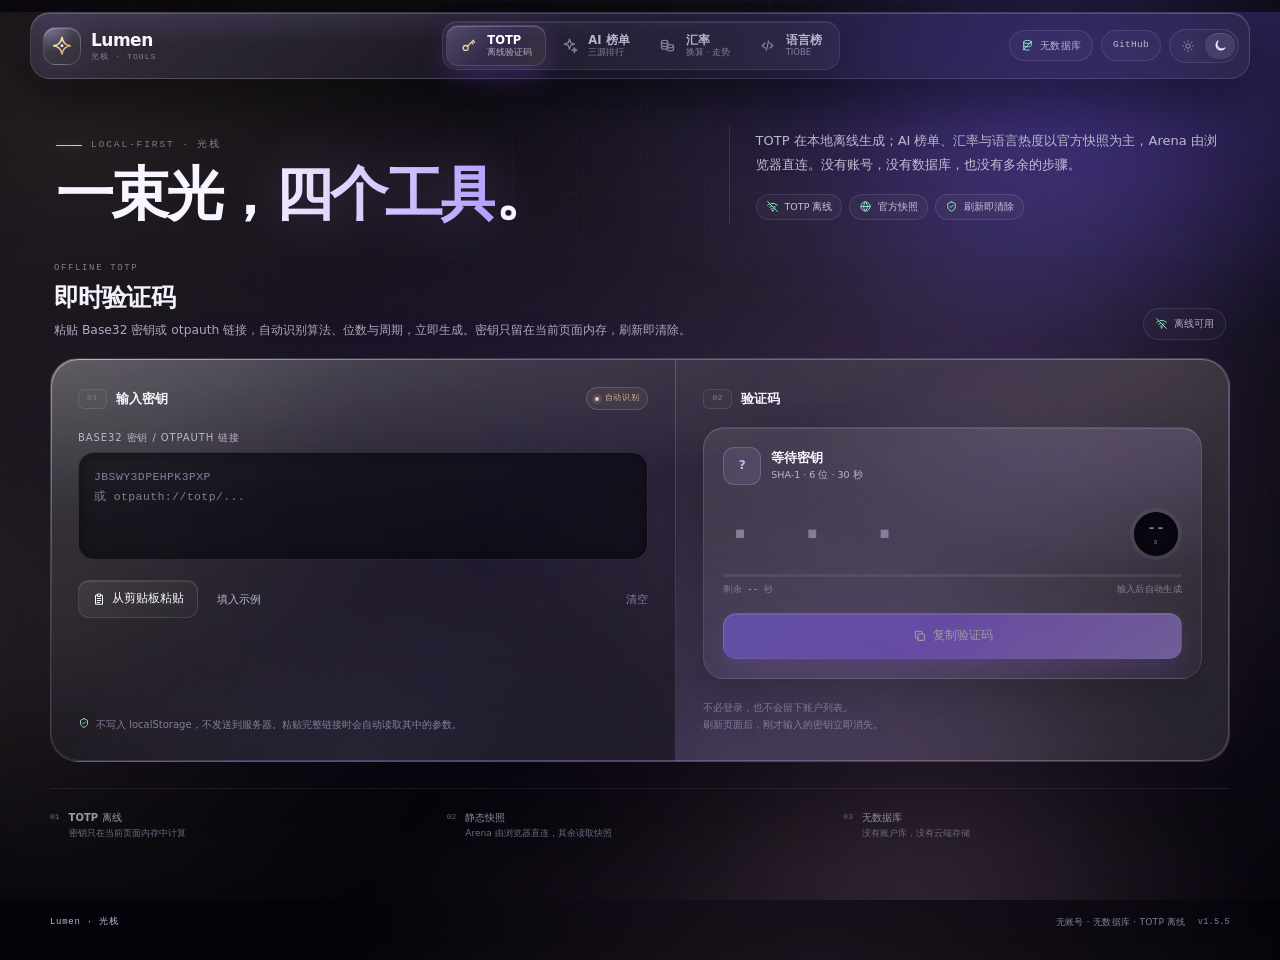
==== commit b8572f01: "Lumen 光栈 v1.5.5 — 四工具、Wise/XE 汇率与小时级走势、OpenRouter 与 TIOBE" ====
--- a/public/index.html
+++ b/public/index.html
@@ -1,20 +1,20 @@
-<!DOCTYPE html>
+﻿<!DOCTYPE html>
 <html lang="zh-CN" data-theme="dark">
 <head>
   <meta charset="UTF-8">
   <meta name="viewport" content="width=device-width, initial-scale=1, viewport-fit=cover">
-  <meta http-equiv="Content-Security-Policy" content="default-src 'self'; base-uri 'none'; object-src 'none'; form-action 'none'; frame-src 'none'; script-src 'self'; style-src 'self'; img-src 'self' data:; font-src 'self'; connect-src 'self' https://datasets-server.huggingface.co https://open.er-api.com https://api.allorigins.win https://api.codetabs.com https://corsproxy.io https://api.cors.lol https://wise.com https://www.xe.com; media-src 'none'; manifest-src 'self'; worker-src 'self'">
+  <meta http-equiv="Content-Security-Policy" content="default-src 'self'; base-uri 'none'; object-src 'none'; form-action 'none'; frame-src 'none'; script-src 'self'; style-src 'self'; img-src 'self' data:; font-src 'self'; connect-src 'self' https://datasets-server.huggingface.co https://api.allorigins.win https://api.codetabs.com https://corsproxy.io https://api.cors.lol https://wise.com; media-src 'none'; manifest-src 'self'; worker-src 'self'">
   <meta name="theme-color" content="#07060C" id="themeColorMeta">
   <meta name="color-scheme" content="dark light">
-  <meta name="description" content="Lumen 光栈：离线 TOTP 验证码、AI 模型榜单、Wise/XE 汇率换算。无账号、无数据库，数据请求从浏览器发出。">
+  <meta name="description" content="Lumen 光栈：离线 TOTP 验证码、三源 AI 榜单、汇率换算与走势、TIOBE 语言榜。无账号、无数据库；榜单与汇率使用定时快照，Arena 由浏览器直连。">
   <meta name="robots" content="noindex, nofollow">
-  <title>Lumen 光栈 — TOTP · AI 榜单 · 汇率</title>
+  <title>Lumen 光栈 — TOTP · AI 榜单 · 汇率 · 语言榜</title>
   <link rel="icon" type="image/svg+xml" href="./assets/icon.svg">
   <link rel="icon" type="image/png" sizes="32x32" href="./assets/icon-32.png">
   <link rel="apple-touch-icon" sizes="180x180" href="./assets/icon-180.png">
   <link rel="manifest" href="./manifest.webmanifest">
-  <script src="./assets/boot.js?v=1.3.2"></script>
-  <link rel="stylesheet" href="./assets/styles.css?v=1.3.2">
+  <script src="./assets/boot.js?v=1.5.5"></script>
+  <link rel="stylesheet" href="./assets/styles.css?v=1.5.5">
 </head>
 <body>
   <div class="scene" aria-hidden="true">
@@ -55,11 +55,15 @@
       </button>
       <button class="tool-tab" type="button" role="tab" aria-selected="false" aria-controls="tool-ai" data-tool-tab="ai">
         <span class="tab-ico" data-icon="spark"></span>
-        <span class="tab-copy"><b>AI 榜单</b><small>双源排行</small></span>
+        <span class="tab-copy"><b>AI 榜单</b><small>三源排行</small></span>
       </button>
       <button class="tool-tab" type="button" role="tab" aria-selected="false" aria-controls="tool-fx" data-tool-tab="fx">
         <span class="tab-ico" data-icon="coins"></span>
-        <span class="tab-copy"><b>汇率</b><small>Wise / XE</small></span>
+        <span class="tab-copy"><b>汇率</b><small>换算 · 走势</small></span>
+      </button>
+      <button class="tool-tab" type="button" role="tab" aria-selected="false" aria-controls="tool-lang" data-tool-tab="lang">
+        <span class="tab-ico" data-icon="code"></span>
+        <span class="tab-copy"><b>语言榜</b><small>TIOBE</small></span>
       </button>
     </nav>
 
@@ -77,13 +81,13 @@
     <section class="hero">
       <div class="hero-main">
         <p class="eyebrow"><span></span>LOCAL-FIRST · 光栈</p>
-        <h1>一束光，<em>三个工具</em>。</h1>
+        <h1>一束光，<em>四个工具</em>。</h1>
       </div>
       <div class="hero-copy">
-        <p class="lead-copy">TOTP 在本地离线生成；AI 榜单与汇率由浏览器直连源站。没有账号，没有数据库，也没有多余的步骤。</p>
+        <p class="lead-copy">TOTP 在本地离线生成；AI 榜单、汇率与语言热度以官方快照为主，Arena 由浏览器直连。没有账号，没有数据库，也没有多余的步骤。</p>
         <div class="trust-list" aria-label="工具箱特性">
           <span><i data-icon="wifiOff"></i>TOTP 离线</span>
-          <span><i data-icon="globe"></i>浏览器直连</span>
+          <span><i data-icon="globe"></i>官方快照</span>
           <span><i data-icon="shield"></i>刷新即清除</span>
         </div>
       </div>
@@ -175,7 +179,7 @@
         <div>
           <p class="tool-kicker">AI LEADERBOARD</p>
           <h2>AI 榜单 · TOP 20</h2>
-          <p class="tool-desc">Artificial Analysis 智能指数与 Arena Agent 净提升，均取官方榜单前二十。请求由浏览器发起，不经过本站服务器。</p>
+          <p class="tool-desc">Artificial Analysis 智能指数、Arena Agent 净提升各取官方前二十，OpenRouter 展示本周真实调用量前十。Arena 由浏览器直连官方数据集，其余读取定时快照。</p>
         </div>
         <button id="aiRefreshBtn" class="btn btn-glass btn-sm" type="button"><span data-icon="refresh"></span>刷新榜单</button>
       </div>
@@ -214,17 +218,33 @@
         </article>
       </div>
 
-      <p class="data-note"><span data-icon="globe"></span>Artificial Analysis 智能指数与 Arena Agent 净提升均来自官方榜单；AA 使用内置快照，Arena 通过官方 HuggingFace 数据集刷新。容器不可用时继续显示最近快照。</p>
+      <article class="source-panel glass source-panel-wide">
+        <header class="source-head">
+          <span class="source-mark or">OR</span>
+          <div class="source-title">
+            <h3>OpenRouter 调用量</h3>
+            <p>Tokens processed · This Week</p>
+          </div>
+          <span class="top-chip">TOP 10</span>
+          <a class="source-link" href="https://openrouter.ai/rankings#leaderboard-table" target="_blank" rel="noopener noreferrer">来源 <span data-icon="external"></span></a>
+        </header>
+        <div id="orList" class="rank-list rank-list-wide" aria-live="polite">
+          <div class="rank-loading"><span class="loader-dot"></span>正在读取榜单…</div>
+        </div>
+        <footer id="orMeta" class="source-foot">等待数据</footer>
+      </article>
+
+      <p class="data-note"><span data-icon="globe"></span>Artificial Analysis 与 OpenRouter 使用内置快照；Arena Agent 通过官方 HuggingFace 数据集刷新。快照由 GitHub Actions 每 6 小时更新，源站不可用时继续显示最近一次结果。</p>
     </section>
 
     <section id="tool-fx" class="tool-view" role="tabpanel" aria-label="汇率换算" hidden>
       <div class="tool-head">
         <div>
           <p class="tool-kicker">CURRENCY CONVERTER</p>
-          <h2>汇率换算</h2>
-          <p class="tool-desc">输入金额与币种，比较 Wise、XE 与一个实时参考源。源站跨域受限时显示最近快照；输入内容不会被保存。</p>
-        </div>
-        <span class="tool-stamp"><span data-icon="globe"></span>浏览器请求</span>
+          <h2>汇率换算与走势</h2>
+          <p class="tool-desc">输入金额与币种，比较 Wise 与 XE 参考价；下方可查看 30 天 / 180 天 / 1 年的汇率曲线与区间最高、最低点。</p>
+        </div>
+        <span class="tool-stamp"><span data-icon="globe"></span>快照定时更新</span>
       </div>
 
       <div class="fx-card glass">
@@ -268,10 +288,10 @@
           <header class="fx-source-head">
             <span class="source-mark xe">X</span>
             <div class="source-title">
-              <h3>XE</h3>
-              <p>参考中间价</p>
-            </div>
-            <a class="source-link" href="https://www.xe.com/zh-cn/currencyconverter/" target="_blank" rel="noopener noreferrer">来源 <span data-icon="external"></span></a>
+              <h3>XE 参考价</h3>
+              <p>中间市场汇率 · 快照</p>
+            </div>
+            <a class="source-link" href="https://www.xe.com/zh-cn/" target="_blank" rel="noopener noreferrer">来源 <span data-icon="external"></span></a>
           </header>
           <div class="fx-main">
             <span id="fxXeAmount" class="fx-amount">—</span>
@@ -279,45 +299,99 @@
           </div>
           <p id="fxXeRate" class="fx-rate">等待换算</p>
         </article>
-
-        <article id="fxRef" class="fx-source glass" data-state="idle">
-          <header class="fx-source-head">
-            <span class="source-mark ref">R</span>
-            <div class="source-title">
-              <h3>实时参考</h3>
-              <p>备用源 · exchangerate-api</p>
-            </div>
-            <a class="source-link" href="https://www.exchangerate-api.com/" target="_blank" rel="noopener noreferrer">来源 <span data-icon="external"></span></a>
-          </header>
-          <div class="fx-main">
-            <span id="fxRefAmount" class="fx-amount">—</span>
-            <span id="fxRefCode" class="fx-code">CNY</span>
-          </div>
-          <p id="fxRefRate" class="fx-rate">等待换算</p>
-        </article>
-      </div>
-
-      <p class="data-note"><span data-icon="globe"></span>Wise / XE 快照由 GitHub Actions 定时刷新并随站点发布；实时参考由 exchangerate-api 直连。汇率仅供参考，实际成交价以源站为准。</p>
+      </div>
+
+      <article class="fx-trend glass">
+        <header class="fx-trend-head">
+          <div class="fx-trend-title">
+            <p class="tool-kicker">RATE HISTORY · XE</p>
+            <h3><span id="fxTrendPair">USD → CNY</span> 走势</h3>
+          </div>
+          <div class="range-switch" role="group" aria-label="时间范围">
+            <button class="range-btn is-active" type="button" data-range="30" aria-pressed="true">30 天</button>
+            <button class="range-btn" type="button" data-range="180" aria-pressed="false">180 天</button>
+            <button class="range-btn" type="button" data-range="365" aria-pressed="false">1 年</button>
+          </div>
+        </header>
+        <div id="fxTrendChart" class="fx-trend-chart" aria-live="polite">
+          <div class="rank-loading"><span class="loader-dot"></span>正在读取历史汇率…</div>
+        </div>
+        <div class="fx-trend-stats">
+          <div class="trend-stat">
+            <span>区间最高</span>
+            <b id="fxHigh">—</b>
+            <small id="fxHighDate">—</small>
+          </div>
+          <div class="trend-stat">
+            <span>区间最低</span>
+            <b id="fxLow">—</b>
+            <small id="fxLowDate">—</small>
+          </div>
+          <div class="trend-stat">
+            <span>最新</span>
+            <b id="fxLatest">—</b>
+            <small id="fxLatestDate">—</small>
+          </div>
+          <div class="trend-stat">
+            <span>区间变化</span>
+            <b id="fxChange">—</b>
+            <small id="fxChangeHint">—</small>
+          </div>
+        </div>
+      </article>
+
+      <p class="data-note"><span data-icon="globe"></span>Wise 快照每 6 小时更新、XE 快照每小时更新；Wise 点击换算会尝试实时刷新。XE 参考价由官方页面生成中间价与一年历史，走势图显示 30 天 / 180 天 / 1 年区间。汇率仅供参考，实际成交价以源站为准。</p>
+    </section>
+
+    <section id="tool-lang" class="tool-view" role="tabpanel" aria-label="TIOBE 编程语言排行榜" hidden>
+      <div class="tool-head">
+        <div>
+          <p class="tool-kicker">TIOBE INDEX</p>
+          <h2>编程语言热度 · TOP 20</h2>
+          <p class="tool-desc">TIOBE 每月更新一次，按全球搜索引擎中的语言热度计算。榜单显示本月排名、评分与同比变化。</p>
+        </div>
+        <span id="tiobeBadge" class="tool-stamp"><span data-icon="code"></span>每月更新</span>
+      </div>
+
+      <article class="source-panel glass tiobe-panel">
+        <header class="source-head">
+          <span class="source-mark tiobe">T</span>
+          <div class="source-title">
+            <h3>TIOBE Index</h3>
+            <p id="tiobeMonth">本月榜单</p>
+          </div>
+          <span class="top-chip">TOP 20</span>
+          <a class="source-link" href="https://www.tiobe.com/tiobe-index/" target="_blank" rel="noopener noreferrer">来源 <span data-icon="external"></span></a>
+        </header>
+        <div id="tiobeList" class="rank-list" aria-live="polite">
+          <div class="rank-loading"><span class="loader-dot"></span>正在读取榜单…</div>
+        </div>
+        <footer id="tiobeMeta" class="source-foot">等待数据</footer>
+      </article>
+
+      <p class="data-note"><span data-icon="globe"></span>TIOBE 官方每月初更新；本站快照由 GitHub Actions 定时同步，页面只读取随站点发布的静态 JSON，不额外请求第三方。</p>
     </section>
 
     <section class="footnotes" aria-label="使用说明">
       <div><span class="note-number">01</span><b>TOTP 离线</b><span>密钥只在当前页面内存中计算</span></div>
-      <div><span class="note-number">02</span><b>浏览器请求</b><span>榜单与汇率不经过本站后端</span></div>
+      <div><span class="note-number">02</span><b>静态快照</b><span>Arena 由浏览器直连，其余读取快照</span></div>
       <div><span class="note-number">03</span><b>无数据库</b><span>没有账户库，没有云端存储</span></div>
-    </section>
-  </main>
+    </section>  </main>
 
   <footer class="footer">
     <span class="footer-brand">Lumen · 光栈</span>
     <span class="footer-note">无账号 · 无数据库 · TOTP 离线</span>
-    <span id="footerVersion" class="version">v1.3.2</span>
+    <span id="footerVersion" class="version">v1.5.5</span>
   </footer>
 
   <div id="toastHost" class="toast-host" aria-live="polite" aria-atomic="true"></div>
   <noscript><div class="noscript">需要启用 JavaScript 才能使用这些工具。</div></noscript>
 
-  <script src="./assets/core.js?v=1.3.2" defer></script>
-  <script src="./assets/data.js?v=1.3.2" defer></script>
-  <script src="./assets/app.js?v=1.3.2" defer></script>
+  <script src="./assets/core.js?v=1.5.5" defer></script>
+  <script src="./assets/data.js?v=1.5.5" defer></script>
+  <script src="./assets/app.js?v=1.5.5" defer></script>
 </body>
 </html>
+
+
+
--- a/public/assets/styles.css
+++ b/public/assets/styles.css
@@ -1301,12 +1301,6 @@
   color: #f3b3da;
 }
 
-.source-mark.ref {
-  border-color: rgba(196, 181, 253, 0.22);
-  background: rgba(196, 181, 253, 0.08);
-  color: var(--violet);
-}
-
 .source-title {
   min-width: 0;
 }
@@ -1672,7 +1666,7 @@
 
 .fx-results {
   display: grid;
-  grid-template-columns: repeat(3, minmax(0, 1fr));
+  grid-template-columns: repeat(2, minmax(0, 1fr));
   gap: 14px;
   margin-top: 14px;
 }
@@ -2703,12 +2697,6 @@
   color: #9d174d;
 }
 
-html[data-theme="light"] .source-mark.ref {
-  border-color: #ddd6fe;
-  background: #f3edff;
-  color: #5b21b6;
-}
-
 html[data-theme="light"] .top-chip {
   border-color: var(--line);
   background: rgba(255, 255, 255, 0.45);
@@ -3289,12 +3277,6 @@
   color: #a34d4d;
 }
 
-html[data-theme="light"] .source-mark.ref {
-  border-color: #cfe7e0;
-  background: #eaf4f0;
-  color: #0c5f52;
-}
-
 html[data-theme="light"] .top-chip {
   border-color: var(--line);
   background: rgba(255, 255, 255, 0.46);
@@ -3487,3 +3469,439 @@
     background-color: rgba(255, 255, 255, 0.94);
   }
 }
+
+/* ---------- OpenRouter / TIOBE / FX trend ---------- */
+
+.source-panel-wide {
+  margin-top: 14px;
+}
+
+.rank-list-wide {
+  display: grid;
+  grid-template-columns: repeat(2, minmax(0, 1fr));
+  gap: 0 10px;
+  min-height: 0;
+}
+
+.rank-list-wide .rank-item:nth-last-child(1),
+.rank-list-wide .rank-item:nth-last-child(2) {
+  border-bottom: 0;
+}
+
+.rank-delta {
+  font-family: var(--mono);
+  font-size: 9.5px;
+  font-style: normal;
+  font-weight: 500;
+  letter-spacing: 0.02em;
+  line-height: 1.4;
+}
+
+.delta-up {
+  color: var(--mint);
+}
+
+.delta-down {
+  color: var(--danger);
+}
+
+.source-mark.or {
+  border-color: rgba(196, 181, 253, 0.22);
+  background: rgba(196, 181, 253, 0.09);
+  color: var(--violet);
+}
+
+.source-mark.xe {
+  border-color: rgba(151, 227, 198, 0.22);
+  background: rgba(151, 227, 198, 0.08);
+  color: var(--mint);
+}
+
+.source-mark.tiobe {
+  border-color: rgba(239, 208, 160, 0.22);
+  background: rgba(239, 208, 160, 0.08);
+  color: var(--gold);
+}
+
+.tiobe-panel .rank-list {
+  min-height: 0;
+}
+
+/* trend */
+
+.fx-trend {
+  margin-top: 14px;
+  overflow: hidden;
+  padding-bottom: 14px;
+}
+
+.fx-trend-head {
+  display: flex;
+  align-items: flex-end;
+  justify-content: space-between;
+  gap: 14px;
+  padding: 17px 20px 12px;
+  border-bottom: 1px solid var(--line);
+}
+
+.fx-trend-title h3 {
+  margin: 0;
+  color: var(--ink);
+  font-size: 15px;
+  font-weight: 620;
+  letter-spacing: -0.02em;
+}
+
+.fx-trend-title h3 span {
+  font-family: var(--mono);
+  font-size: 13px;
+  letter-spacing: 0.01em;
+}
+
+.range-switch {
+  display: inline-flex;
+  flex: none;
+  gap: 3px;
+  padding: 3px;
+  border: 1px solid var(--line);
+  border-radius: 10px;
+  background: rgba(255, 255, 255, 0.035);
+}
+
+.range-btn {
+  padding: 5px 10px;
+  border-radius: 7px;
+  color: var(--faint);
+  font-family: var(--mono);
+  font-size: 9px;
+  letter-spacing: 0.04em;
+  transition: color 0.2s, background 0.2s, box-shadow 0.2s;
+}
+
+.range-btn:hover {
+  color: var(--ink);
+}
+
+.range-btn.is-active {
+  background: rgba(196, 181, 253, 0.16);
+  color: var(--ink);
+  box-shadow: inset 0 1px 0 rgba(255, 255, 255, 0.16);
+}
+
+.fx-trend-chart {
+  position: relative;
+  min-height: 232px;
+  padding: 8px 14px 0;
+}
+
+.fx-trend-chart .rank-loading,
+.fx-trend-chart .rank-error {
+  padding: 76px 10px;
+  text-align: center;
+  justify-content: center;
+}
+
+.trend-svg {
+  display: block;
+  width: 100%;
+  height: auto;
+  overflow: visible;
+  touch-action: pan-y;
+}
+
+.trend-grid {
+  stroke: rgba(255, 255, 255, 0.07);
+  stroke-width: 1;
+}
+
+.trend-axis {
+  fill: var(--faint);
+  font-family: var(--mono);
+  font-size: 9px;
+}
+
+.trend-line {
+  fill: none;
+  stroke: var(--violet);
+  stroke-width: 2;
+  stroke-linecap: round;
+  stroke-linejoin: round;
+  filter: drop-shadow(0 0 8px rgba(196, 181, 253, 0.28));
+}
+
+.trend-dot {
+  fill: var(--ink);
+  stroke: var(--violet);
+  stroke-width: 2;
+}
+
+.trend-dot.max {
+  stroke: var(--gold);
+  fill: var(--gold);
+}
+
+.trend-dot.min {
+  stroke: var(--mint);
+  fill: var(--mint);
+}
+
+.trend-dot.last {
+  stroke: var(--gold);
+}
+
+.trend-label {
+  fill: var(--muted);
+  font-family: var(--mono);
+  font-size: 9px;
+  letter-spacing: 0.02em;
+}
+
+.trend-label.max {
+  fill: var(--gold);
+}
+
+.trend-label.min {
+  fill: var(--mint);
+}
+
+.trend-cursor {
+  stroke: rgba(255, 255, 255, 0.22);
+  stroke-width: 1;
+  stroke-dasharray: 3 3;
+}
+
+.trend-hover-dot {
+  fill: #fff;
+  stroke: var(--violet);
+  stroke-width: 2;
+}
+
+.trend-tip {
+  position: absolute;
+  z-index: 2;
+  padding: 5px 8px;
+  border: 1px solid var(--line-strong);
+  border-radius: 8px;
+  background: rgba(12, 10, 20, 0.9);
+  color: var(--ink);
+  font-family: var(--mono);
+  font-size: 9px;
+  white-space: nowrap;
+  pointer-events: none;
+  transform: translate(-50%, -100%);
+  box-shadow: 0 10px 26px rgba(0, 0, 0, 0.4);
+}
+
+.fx-trend-stats {
+  display: grid;
+  grid-template-columns: repeat(4, minmax(0, 1fr));
+  gap: 8px;
+  padding: 12px 20px 0;
+}
+
+.trend-stat {
+  display: grid;
+  gap: 1px;
+  min-width: 0;
+  padding: 9px 11px;
+  border: 1px solid var(--line);
+  border-radius: 11px;
+  background: rgba(255, 255, 255, 0.025);
+}
+
+.trend-stat > span {
+  color: var(--faint);
+  font-size: 8.5px;
+  letter-spacing: 0.06em;
+}
+
+.trend-stat b {
+  overflow: hidden;
+  color: var(--ink);
+  font-family: var(--mono);
+  font-size: 13px;
+  font-weight: 560;
+  font-variant-numeric: tabular-nums;
+  white-space: nowrap;
+  text-overflow: ellipsis;
+}
+
+.trend-stat small {
+  overflow: hidden;
+  color: var(--faint);
+  font-family: var(--mono);
+  font-size: 8px;
+  white-space: nowrap;
+  text-overflow: ellipsis;
+}
+
+.trend-stat b.is-up { color: var(--mint); }
+.trend-stat b.is-down { color: var(--danger); }
+
+@media (max-width: 980px) {
+  .rank-list-wide {
+    grid-template-columns: 1fr;
+  }
+
+  .rank-list-wide .rank-item:nth-last-child(2) {
+    border-bottom: 1px solid rgba(255, 255, 255, 0.04);
+  }
+}
+
+@media (max-width: 860px) {
+  .rank-delta {
+    font-size: 9px;
+  }
+
+  .fx-trend-head {
+    align-items: flex-start;
+    flex-direction: column;
+    gap: 10px;
+    padding: 14px 14px 11px;
+  }
+
+  .fx-trend-chart {
+    padding: 4px 8px 0;
+    min-height: 0;
+  }
+
+  .fx-trend-stats {
+    grid-template-columns: repeat(2, minmax(0, 1fr));
+    padding: 10px 14px 0;
+  }
+
+  .trend-label {
+    font-size: 9px;
+  }
+
+  .trend-axis {
+    font-size: 8.5px;
+  }
+}
+
+@media (max-width: 560px) {
+  .range-switch {
+    width: 100%;
+  }
+
+  .range-btn {
+    flex: 1;
+    text-align: center;
+  }
+
+  .trend-tip {
+    font-size: 8.5px;
+  }
+}
+
+/* light overrides */
+
+html[data-theme="light"] .source-mark.or {
+  border-color: #cfe7e0;
+  background: #eaf4f0;
+  color: #0c5f52;
+}
+
+html[data-theme="light"] .source-mark.xe {
+  border-color: #a7f3d0;
+  background: #e8faf4;
+  color: #0f766e;
+}
+
+html[data-theme="light"] .source-mark.tiobe {
+  border-color: #fde68a;
+  background: #fef7e8;
+  color: #8a5a00;
+}
+
+html[data-theme="light"] .rank-delta.delta-up {
+  color: #0f766e;
+}
+
+html[data-theme="light"] .rank-delta.delta-down {
+  color: #b23a48;
+}
+
+html[data-theme="light"] .range-switch {
+  border-color: var(--line);
+  background: rgba(255, 255, 255, 0.52);
+}
+
+html[data-theme="light"] .range-btn {
+  color: var(--faint);
+}
+
+html[data-theme="light"] .range-btn.is-active {
+  background: #fff;
+  color: var(--ink);
+  box-shadow: inset 0 1px 0 #fff, 0 2px 8px rgba(22, 26, 23, 0.1);
+}
+
+html[data-theme="light"] .trend-grid {
+  stroke: rgba(22, 26, 23, 0.08);
+}
+
+html[data-theme="light"] .trend-line {
+  stroke: #0f766e;
+  filter: drop-shadow(0 0 6px rgba(15, 118, 110, 0.16));
+}
+
+html[data-theme="light"] .trend-dot {
+  fill: #fff;
+  stroke: #0f766e;
+}
+
+html[data-theme="light"] .trend-dot.max {
+  fill: #96602f;
+  stroke: #96602f;
+}
+
+html[data-theme="light"] .trend-dot.min {
+  fill: #0f766e;
+  stroke: #0f766e;
+}
+
+html[data-theme="light"] .trend-dot.last {
+  stroke: #96602f;
+}
+
+html[data-theme="light"] .trend-label {
+  fill: var(--muted);
+}
+
+html[data-theme="light"] .trend-label.max {
+  fill: #7a4a20;
+}
+
+html[data-theme="light"] .trend-label.min {
+  fill: #0c5f52;
+}
+
+html[data-theme="light"] .trend-cursor {
+  stroke: rgba(22, 26, 23, 0.24);
+}
+
+html[data-theme="light"] .trend-hover-dot {
+  fill: #fff;
+  stroke: #0f766e;
+}
+
+html[data-theme="light"] .trend-tip {
+  border-color: var(--line-strong);
+  background: rgba(255, 255, 255, 0.94);
+  color: var(--ink);
+  box-shadow: 0 10px 26px rgba(65, 58, 44, 0.18);
+}
+
+html[data-theme="light"] .trend-stat {
+  border-color: var(--line);
+  background: rgba(255, 255, 255, 0.5);
+}
+
+html[data-theme="light"] .trend-stat b.is-up {
+  color: #0f766e;
+}
+
+html[data-theme="light"] .trend-stat b.is-down {
+  color: #b23a48;
+}
